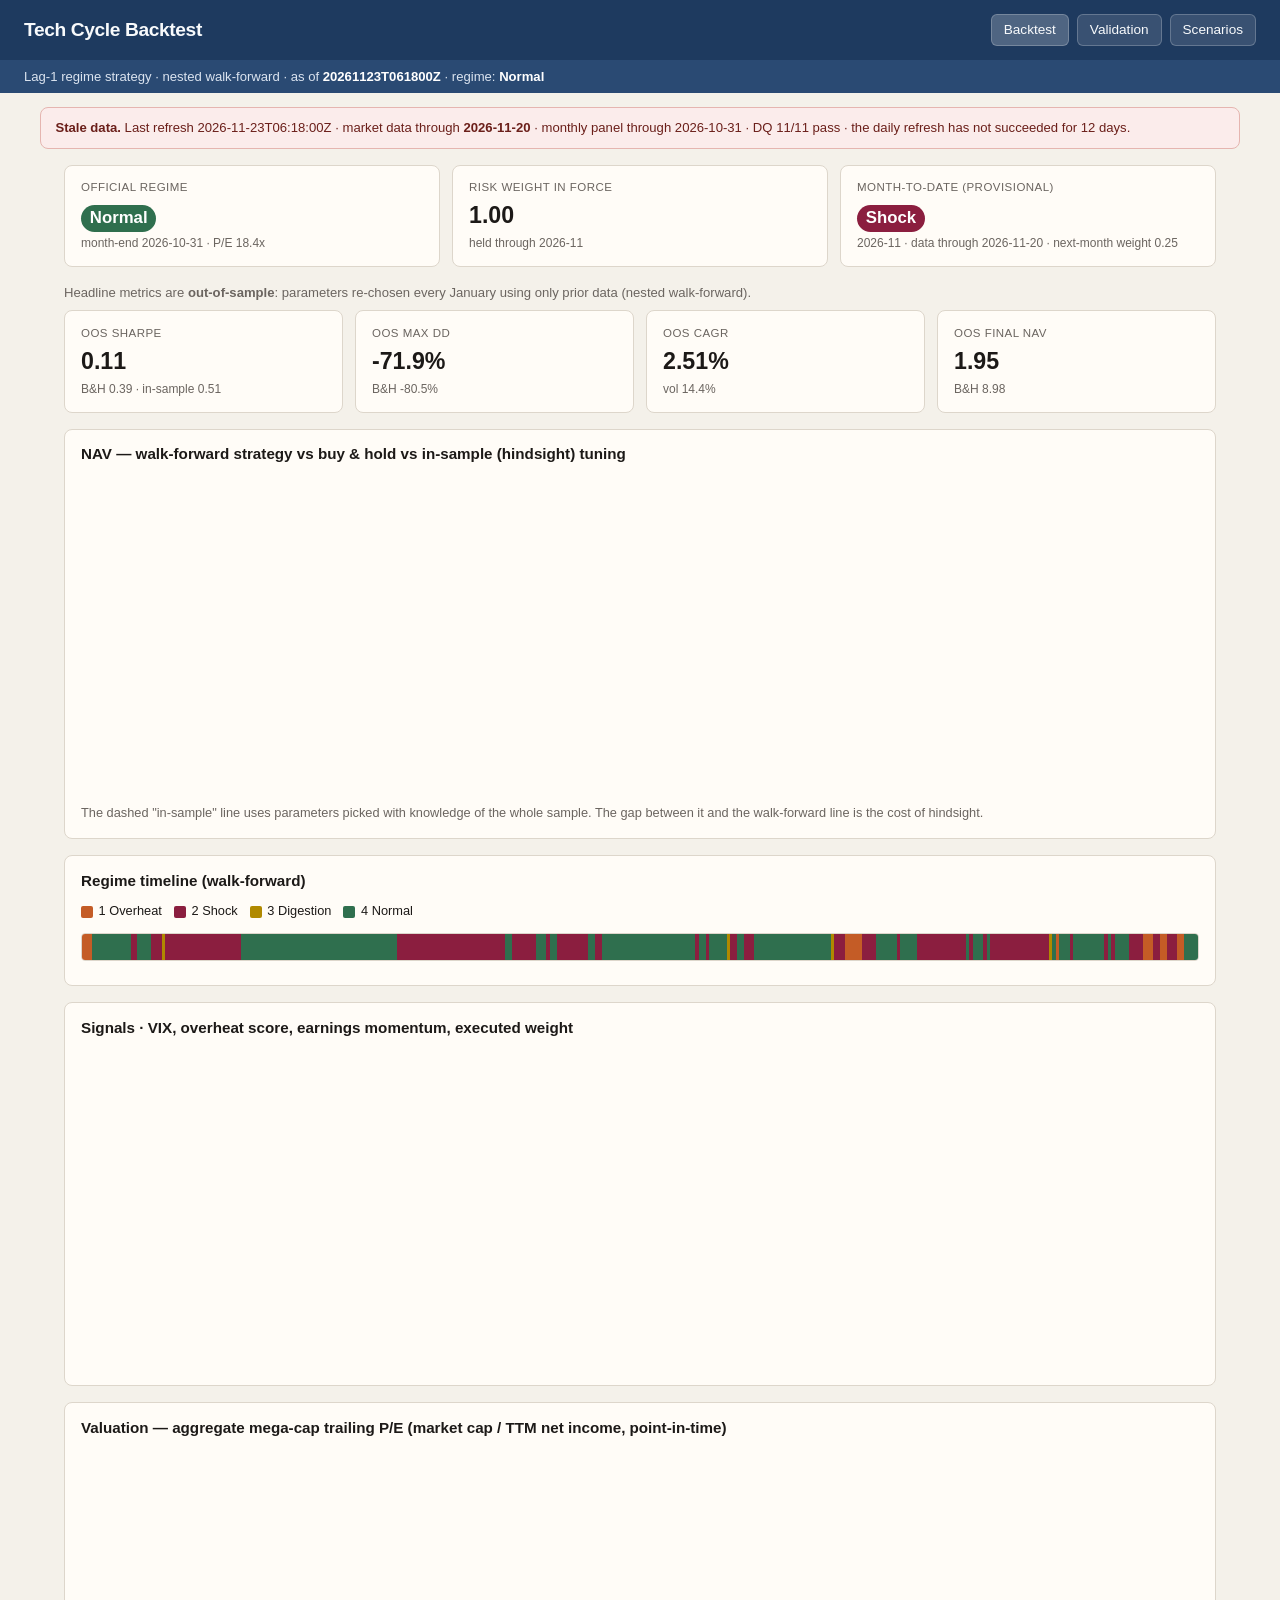
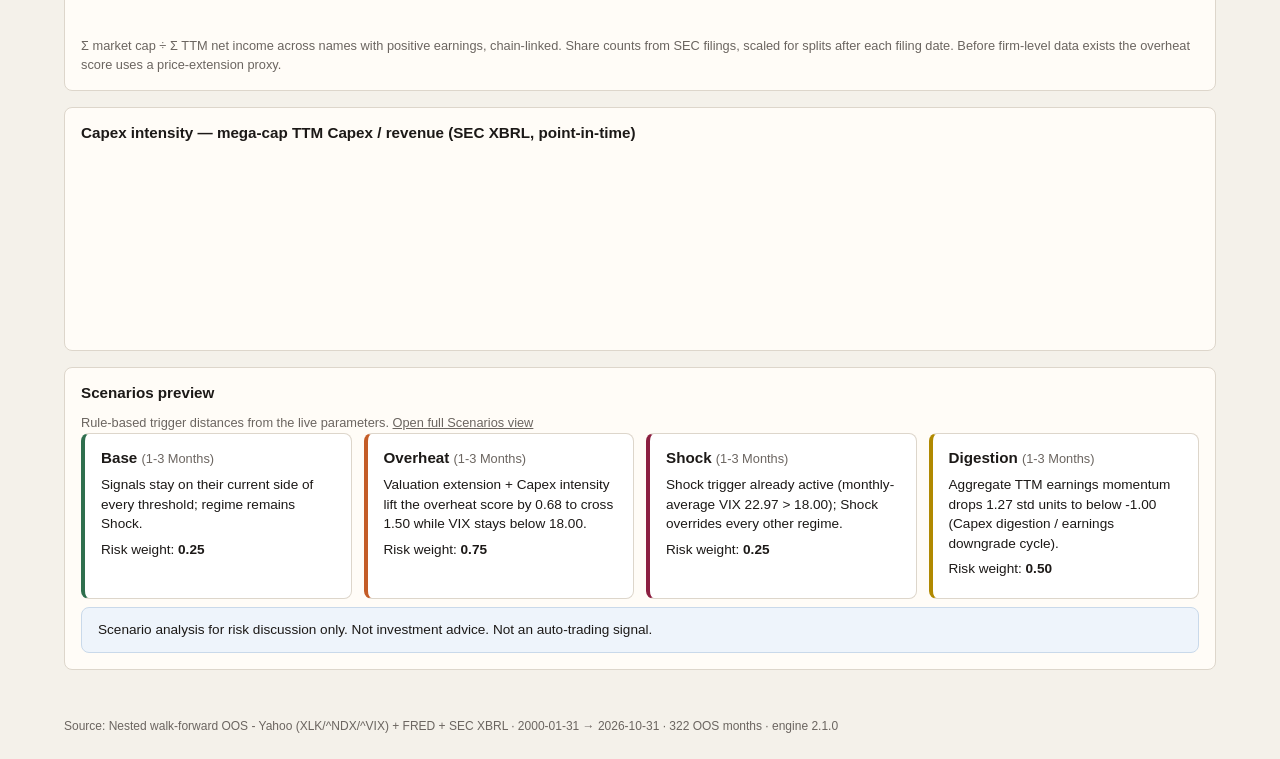
==== index.html @ b9d75347 "Use aggregate mega-cap trailing P/E as the valuation signal - SEC share counts (weighted-average bas" ====
<!DOCTYPE html>
<html lang="en">
<head>
  <meta charset="utf-8" />
  <meta name="viewport" content="width=device-width, initial-scale=1" />
  <title>Tech Cycle Backtest</title>
  <link rel="stylesheet" href="css/app.css" />
  <script src="static/chart.umd.min.js"></script>
</head>
<body>
  <header class="topbar">
    <h1>Tech Cycle Backtest</h1>
    <nav class="nav-links" aria-label="Primary">
      <a class="active" href="index.html">Backtest</a>
      <a href="validation.html">Validation</a>
      <a href="scenarios.html">Scenarios</a>
    </nav>
  </header>
  <div class="subbar" id="asof-line">Loading…</div>
  <div class="banner" id="banner">Loading data status…</div>

  <main>
    <section class="metrics posture">
      <div class="card"><div class="label">Official regime</div><div class="value" id="p-regime">—</div><div class="sub" id="p-regime-sub">—</div></div>
      <div class="card"><div class="label">Risk weight in force</div><div class="value" id="p-weight">—</div><div class="sub" id="p-weight-sub">—</div></div>
      <div class="card"><div class="label">Month-to-date (provisional)</div><div class="value" id="p-prov">—</div><div class="sub" id="p-prov-sub">—</div></div>
    </section>

    <p class="basis" id="basis">Headline metrics are <strong>out-of-sample</strong>: parameters re-chosen every January using only prior data (nested walk-forward).</p>
    <section class="metrics" id="metrics">
      <div class="card"><div class="label">OOS Sharpe</div><div class="value" id="m-sharpe">—</div><div class="sub" id="m-sharpe-sub">—</div></div>
      <div class="card"><div class="label">OOS Max DD</div><div class="value" id="m-mdd">—</div><div class="sub" id="m-mdd-sub">—</div></div>
      <div class="card"><div class="label">OOS CAGR</div><div class="value" id="m-cagr">—</div><div class="sub" id="m-cagr-sub">—</div></div>
      <div class="card"><div class="label">OOS Final NAV</div><div class="value" id="m-nav">—</div><div class="sub" id="m-bh">—</div></div>
    </section>

    <section class="panel">
      <h2>NAV — walk-forward strategy vs buy &amp; hold vs in-sample (hindsight) tuning</h2>
      <div class="chart-wrap"><canvas id="navChart"></canvas></div>
      <p class="note">The dashed "in-sample" line uses parameters picked with knowledge of the whole sample. The gap between it and the walk-forward line is the cost of hindsight.</p>
    </section>

    <section class="panel">
      <h2>Regime timeline (walk-forward)</h2>
      <div class="legend-regimes" id="regimeLegend"></div>
      <div class="regime-strip" id="regimeStrip" title="Regime over time"></div>
    </section>

    <section class="panel">
      <h2>Signals · VIX, overheat score, earnings momentum, executed weight</h2>
      <div class="chart-wrap"><canvas id="auxChart"></canvas></div>
    </section>

    <section class="panel">
      <h2>Valuation — aggregate mega-cap trailing P/E (market cap / TTM net income, point-in-time)</h2>
      <div class="chart-wrap short"><canvas id="peChart"></canvas></div>
      <p class="note">Σ market cap ÷ Σ TTM net income across names with positive earnings, chain-linked. Share counts from SEC filings, scaled for splits after each filing date. Before firm-level data exists the overheat score uses a price-extension proxy.</p>
    </section>

    <section class="panel">
      <h2>Capex intensity — mega-cap TTM Capex / revenue (SEC XBRL, point-in-time)</h2>
      <div class="chart-wrap short"><canvas id="capexChart"></canvas></div>
    </section>

    <section class="panel">
      <h2>Scenarios preview</h2>
      <p class="note">Rule-based trigger distances from the live parameters. <a href="scenarios.html">Open full Scenarios view</a></p>
      <div class="preview-grid" id="scenarioPreview"></div>
      <div class="disclaimer" id="home-disclaimer"></div>
    </section>
  </main>

  <footer id="footer">Loading…</footer>
  <script src="js/common.js"></script>
  <script src="js/backtest.js"></script>
</body>
</html>
---- css/app.css ----
:root {
  --bg: #f4f1ea;
  --panel: #fffcf7;
  --ink: #1c1917;
  --muted: #6b6560;
  --line: #ddd6cb;
  --accent: #2f6f4e;
  --nav: #1e3a5f;
  --nav-sub: #2a4a73;
  --warn: #c45c26;
  --shock: #8b1e3f;
  --gold: #b08900;
}

* { box-sizing: border-box; }

body {
  margin: 0;
  font-family: "IBM Plex Sans", "Segoe UI", sans-serif;
  background: var(--bg);
  color: var(--ink);
  line-height: 1.45;
}

a { color: inherit; }

.topbar {
  background: var(--nav);
  color: #f8fafc;
  padding: 0.85rem 1.5rem;
  display: flex;
  flex-wrap: wrap;
  align-items: center;
  justify-content: space-between;
  gap: 0.75rem;
}

.topbar h1 {
  margin: 0;
  font-size: 1.2rem;
  font-weight: 650;
  letter-spacing: -0.02em;
}

.nav-links {
  display: flex;
  gap: 0.5rem;
}

.nav-links a {
  text-decoration: none;
  background: rgba(255, 255, 255, 0.12);
  border: 1px solid rgba(255, 255, 255, 0.22);
  padding: 0.35rem 0.75rem;
  border-radius: 6px;
  font-size: 0.85rem;
}

.nav-links a.active,
.nav-links a:hover {
  background: rgba(255, 255, 255, 0.22);
}

.subbar {
  background: var(--nav-sub);
  color: #dbe4f0;
  padding: 0.45rem 1.5rem;
  font-size: 0.82rem;
}

.subbar strong { color: #fff; }

.banner {
  margin: 0.85rem 1.5rem 0;
  max-width: 1200px;
  margin-left: auto;
  margin-right: auto;
  background: #fff7e8;
  border: 1px solid #e8d4a8;
  color: #5c4a22;
  border-radius: 8px;
  padding: 0.65rem 0.9rem;
  font-size: 0.82rem;
}

main {
  padding: 1rem 1.5rem 2rem;
  max-width: 1200px;
  margin: 0 auto;
}

.metrics {
  display: grid;
  grid-template-columns: repeat(auto-fit, minmax(140px, 1fr));
  gap: 0.75rem;
  margin-bottom: 1rem;
}

.card {
  background: var(--panel);
  border: 1px solid var(--line);
  border-radius: 8px;
  padding: 0.85rem 1rem;
}

.card .label {
  font-size: 0.72rem;
  text-transform: uppercase;
  letter-spacing: 0.04em;
  color: var(--muted);
}

.card .value {
  font-size: 1.45rem;
  font-weight: 650;
  font-variant-numeric: tabular-nums;
  margin-top: 0.2rem;
}

.card .sub {
  font-size: 0.75rem;
  color: var(--muted);
  margin-top: 0.15rem;
}

.panel {
  background: var(--panel);
  border: 1px solid var(--line);
  border-radius: 8px;
  padding: 0.85rem 1rem 1rem;
  margin-bottom: 1rem;
}

.panel h2 {
  margin: 0 0 0.65rem;
  font-size: 0.95rem;
  font-weight: 600;
}

.chart-wrap { position: relative; height: 320px; }
.chart-wrap.short { height: 180px; }

.legend-regimes {
  display: flex;
  flex-wrap: wrap;
  gap: 0.75rem;
  margin: 0.35rem 0 0.75rem;
  font-size: 0.8rem;
}

.legend-regimes span {
  display: inline-flex;
  align-items: center;
  gap: 0.35rem;
}

.swatch {
  width: 12px;
  height: 12px;
  border-radius: 2px;
  display: inline-block;
}

.regime-strip {
  height: 28px;
  width: 100%;
  display: flex;
  border-radius: 4px;
  overflow: hidden;
  border: 1px solid var(--line);
  margin-bottom: 0.5rem;
}

.regime-strip div { height: 100%; min-width: 1px; }

.preview-grid {
  display: grid;
  grid-template-columns: repeat(auto-fit, minmax(220px, 1fr));
  gap: 0.75rem;
}

.scenario-card {
  border: 1px solid var(--line);
  border-radius: 8px;
  padding: 0.85rem 1rem;
  background: #fff;
}

.scenario-card.base { border-left: 4px solid var(--accent); }
.scenario-card.overheat { border-left: 4px solid var(--warn); }
.scenario-card.shock { border-left: 4px solid var(--shock); }

.scenario-card h3 {
  margin: 0 0 0.35rem;
  font-size: 0.95rem;
  text-transform: capitalize;
}

.scenario-card p {
  margin: 0.35rem 0;
  font-size: 0.85rem;
  color: var(--ink);
}

.scenario-card ul {
  margin: 0.35rem 0 0;
  padding-left: 1.1rem;
  font-size: 0.8rem;
  color: var(--muted);
}

.weight {
  font-weight: 650;
  font-variant-numeric: tabular-nums;
}

.interp {
  background: #eef4fb;
  border: 1px solid #c9d9ea;
  border-radius: 8px;
  padding: 0.85rem 1rem;
  margin-bottom: 1rem;
  font-size: 0.9rem;
}

.disclaimer {
  background: #eef4fb;
  border: 1px solid #c9d9ea;
  border-radius: 8px;
  padding: 0.75rem 1rem;
  font-size: 0.85rem;
  margin-top: 0.5rem;
}

footer {
  padding: 0 1.5rem 1.5rem;
  color: var(--muted);
  font-size: 0.75rem;
  max-width: 1200px;
  margin: 0 auto;
}

code {
  font-size: 0.85em;
  background: #ebe6dc;
  padding: 0.1em 0.3em;
  border-radius: 3px;
}

@media (max-width: 640px) {
  .topbar, .subbar, main, footer, .banner { padding-left: 1rem; padding-right: 1rem; }
  .chart-wrap { height: 260px; }
}

/* ---- v2 additions: live banner, badges, tables, heatmap ---- */
.banner.live { background: #ecf5ef; border-color: #b9d8c4; color: #1f4a33; }
.banner.stale { background: #fbeceb; border-color: #e5b5b0; color: #6b1f1a; }

.basis { margin: 0 0 0.5rem; font-size: 0.82rem; color: var(--muted); }
.note { margin: 0.5rem 0 0; font-size: 0.8rem; color: var(--muted); }
.muted { color: var(--muted); }
.small { font-size: 0.8rem; font-weight: 500; }

.badge {
  display: inline-block;
  padding: 0.1rem 0.55rem;
  border-radius: 999px;
  font-size: 1.05rem;
  color: #fff;
}
.badge.r1 { background: #c45c26; }
.badge.r2 { background: #8b1e3f; }
.badge.r3 { background: #b08900; }
.badge.r4 { background: #2f6f4e; }

.scenario-card.digestion { border-left: 4px solid var(--gold); }

.table-wrap { overflow-x: auto; margin-bottom: 0.5rem; }
table { border-collapse: collapse; width: 100%; font-size: 0.82rem; font-variant-numeric: tabular-nums; }
th, td { padding: 0.35rem 0.55rem; border-bottom: 1px solid var(--line); text-align: right; white-space: nowrap; }
th:first-child, td:first-child { text-align: left; }
thead th { color: var(--muted); font-weight: 600; font-size: 0.75rem; text-transform: uppercase; letter-spacing: 0.03em; }
table.heat td { text-align: center; }
table.heat th { text-align: center; }

.dq { font-weight: 650; font-size: 0.75rem; padding: 0.05rem 0.4rem; border-radius: 4px; }
.dq.PASS { background: #e3f1e8; color: #1f4a33; }
.dq.WARN { background: #fff1d6; color: #6b4e00; }
.dq.FAIL { background: #f8dcd9; color: #7a1f17; }
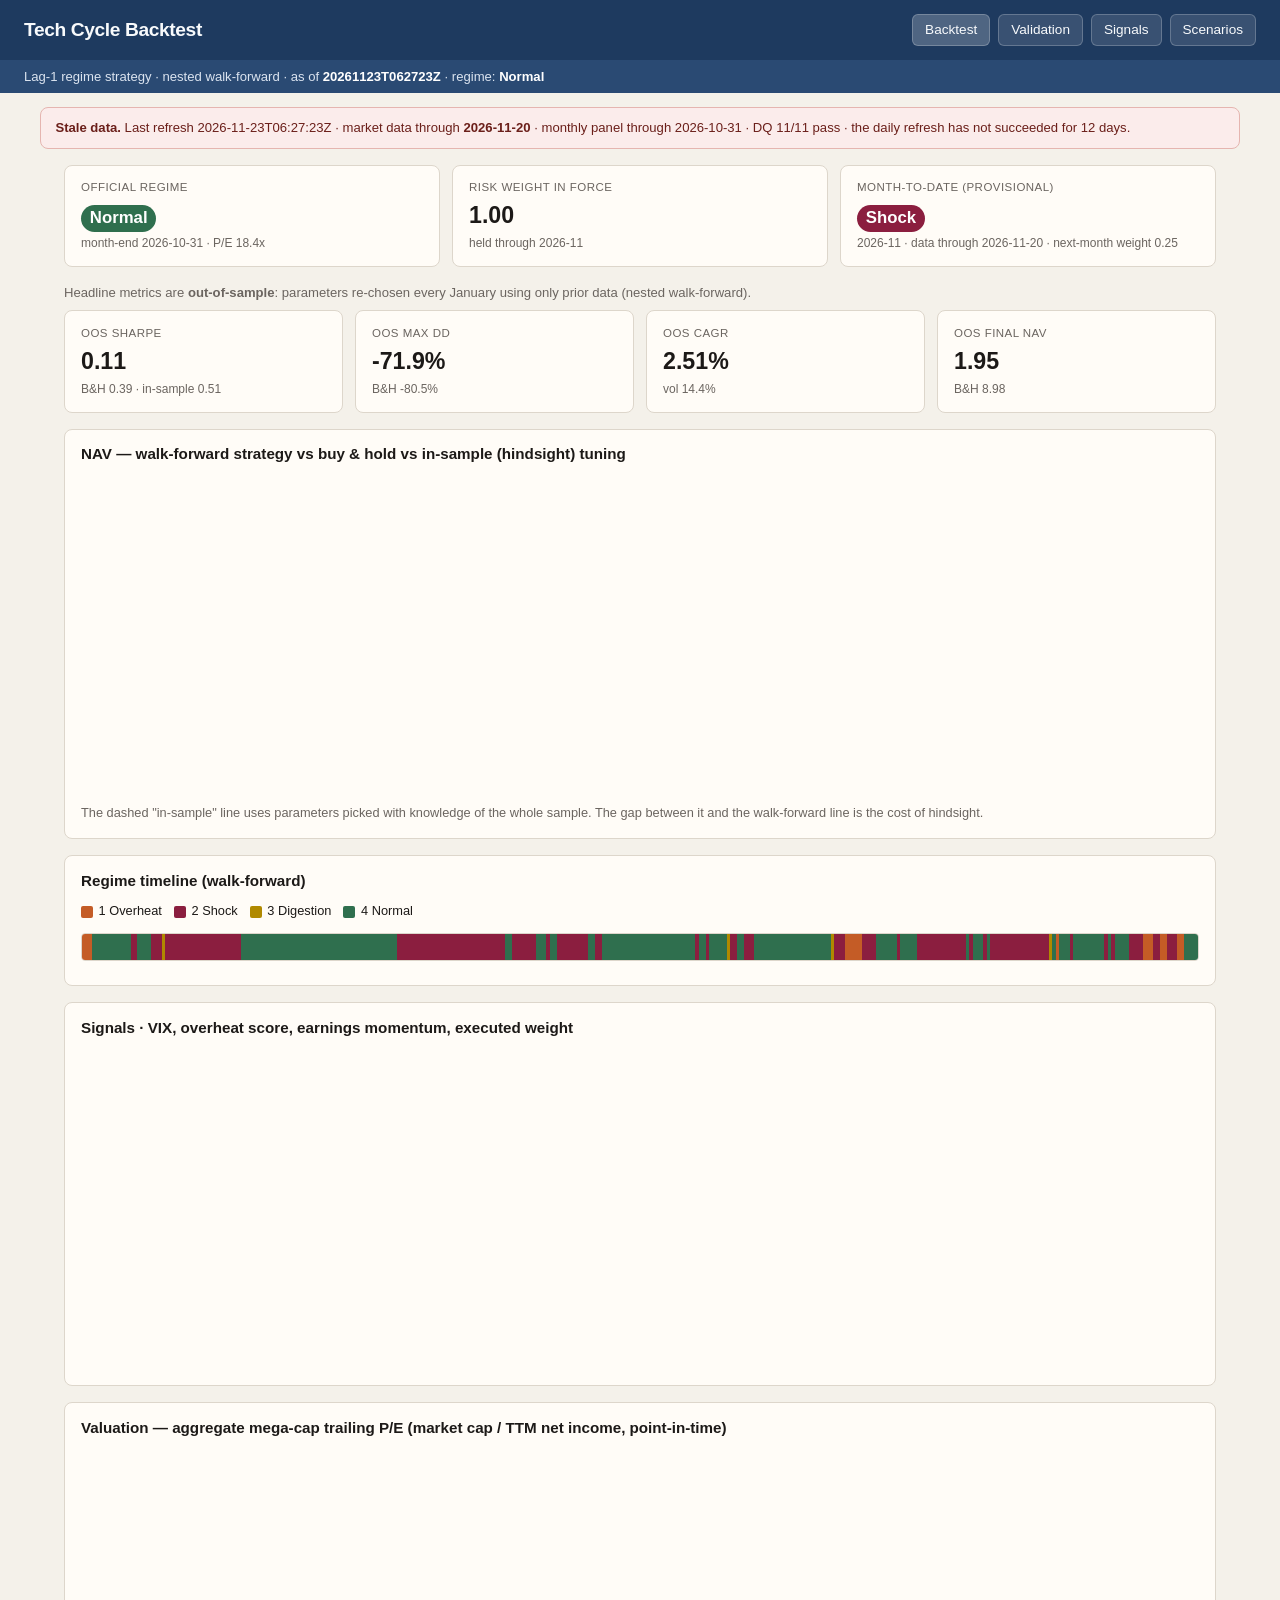
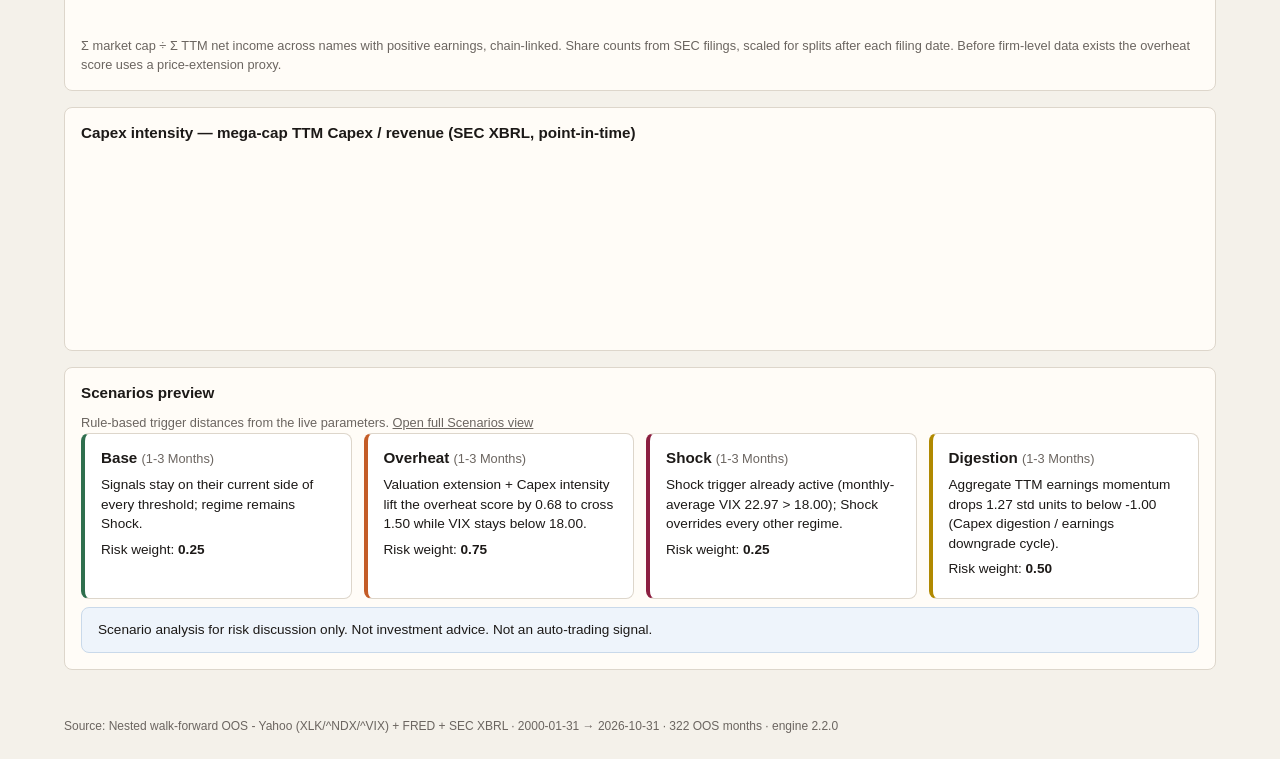
==== commit d4d7d70d: "Add stand-alone signal tests and Signals page - engine/tcd/signal_study.py: per-signal forward exces" ====
--- a/index.html
+++ b/index.html
@@ -13,6 +13,7 @@
     <nav class="nav-links" aria-label="Primary">
       <a class="active" href="index.html">Backtest</a>
       <a href="validation.html">Validation</a>
+      <a href="signals.html">Signals</a>
       <a href="scenarios.html">Scenarios</a>
     </nav>
   </header>
--- a/css/app.css
+++ b/css/app.css
@@ -287,3 +287,9 @@
 .dq.PASS { background: #e3f1e8; color: #1f4a33; }
 .dq.WARN { background: #fff1d6; color: #6b4e00; }
 .dq.FAIL { background: #f8dcd9; color: #7a1f17; }
+
+.picker { display: inline-flex; gap: 0.5rem; align-items: center; font-size: 0.85rem; margin-bottom: 0.5rem; }
+.picker select { font: inherit; padding: 0.2rem 0.4rem; border: 1px solid var(--line); border-radius: 6px; background: #fff; }
+.note, .interp { overflow-wrap: anywhere; }
+.picker { max-width: 100%; flex-wrap: wrap; }
+.picker select { max-width: 100%; }
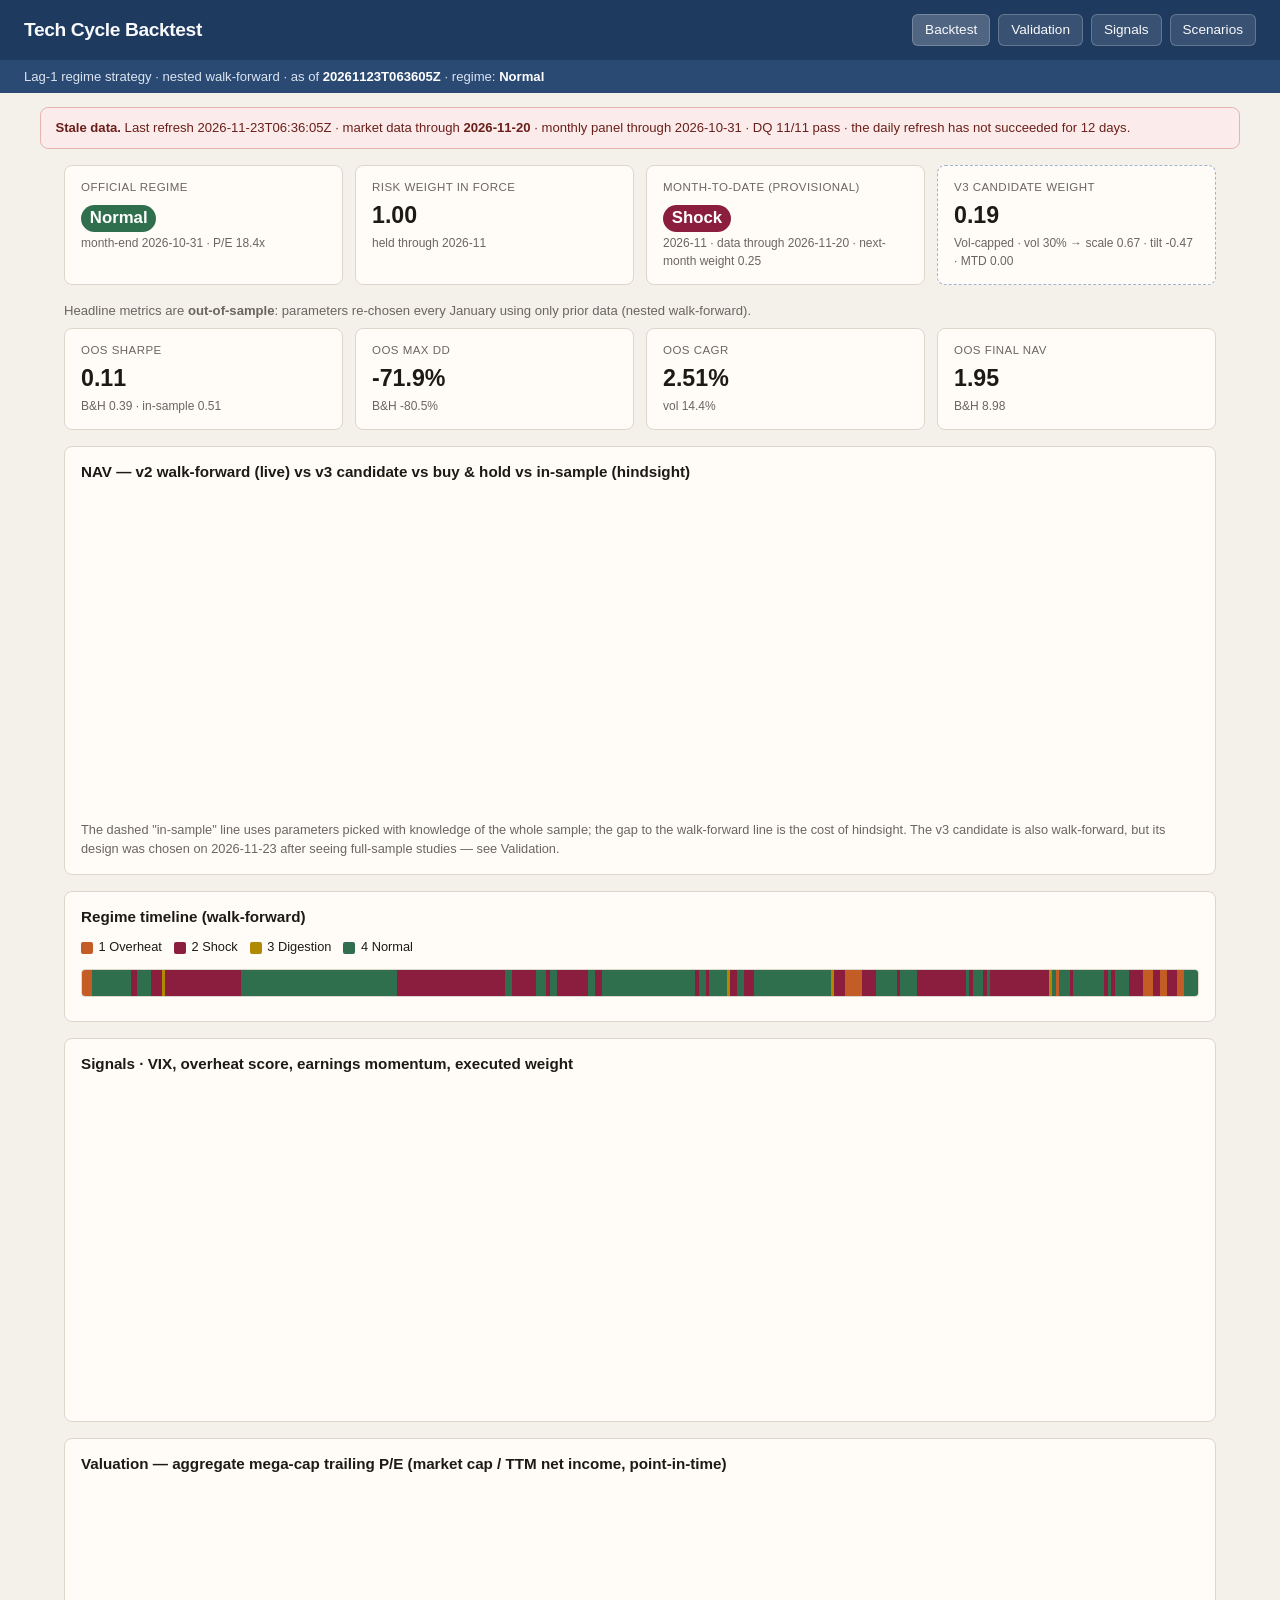
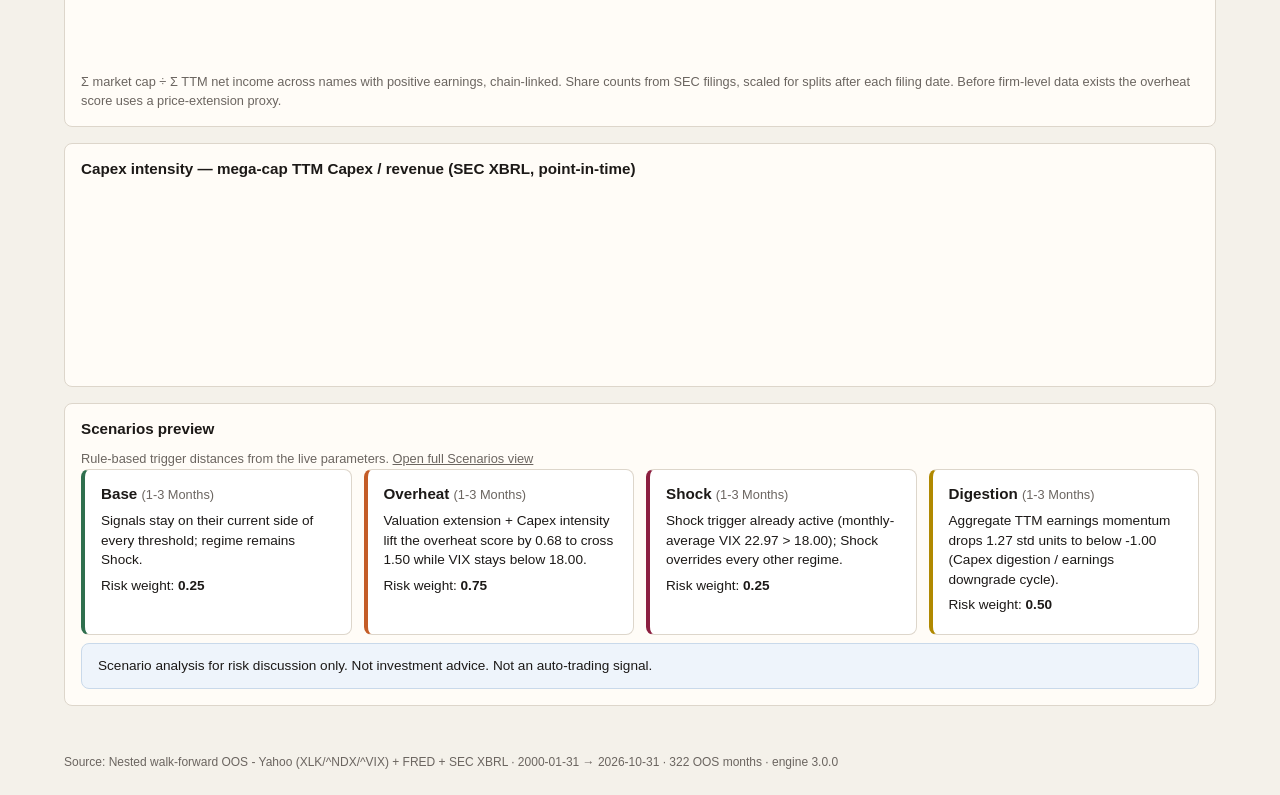
==== commit e2cb2914: "Add v3 candidate model: separate tilts and volatility targeting - engine/tcd/model_tilt.py: continuo" ====
--- a/index.html
+++ b/index.html
@@ -25,6 +25,7 @@
       <div class="card"><div class="label">Official regime</div><div class="value" id="p-regime">—</div><div class="sub" id="p-regime-sub">—</div></div>
       <div class="card"><div class="label">Risk weight in force</div><div class="value" id="p-weight">—</div><div class="sub" id="p-weight-sub">—</div></div>
       <div class="card"><div class="label">Month-to-date (provisional)</div><div class="value" id="p-prov">—</div><div class="sub" id="p-prov-sub">—</div></div>
+      <div class="card candidate"><div class="label">v3 candidate weight</div><div class="value" id="p-v3">—</div><div class="sub" id="p-v3-sub">—</div></div>
     </section>
 
     <p class="basis" id="basis">Headline metrics are <strong>out-of-sample</strong>: parameters re-chosen every January using only prior data (nested walk-forward).</p>
@@ -36,9 +37,9 @@
     </section>
 
     <section class="panel">
-      <h2>NAV — walk-forward strategy vs buy &amp; hold vs in-sample (hindsight) tuning</h2>
+      <h2>NAV — v2 walk-forward (live) vs v3 candidate vs buy &amp; hold vs in-sample (hindsight)</h2>
       <div class="chart-wrap"><canvas id="navChart"></canvas></div>
-      <p class="note">The dashed "in-sample" line uses parameters picked with knowledge of the whole sample. The gap between it and the walk-forward line is the cost of hindsight.</p>
+      <p class="note">The dashed "in-sample" line uses parameters picked with knowledge of the whole sample; the gap to the walk-forward line is the cost of hindsight. The v3 candidate is also walk-forward, but its design was chosen on 2026-11-23 after seeing full-sample studies — see Validation.</p>
     </section>
 
     <section class="panel">
--- a/css/app.css
+++ b/css/app.css
@@ -293,3 +293,11 @@
 .note, .interp { overflow-wrap: anywhere; }
 .picker { max-width: 100%; flex-wrap: wrap; }
 .picker select { max-width: 100%; }
+.model-pick { display: flex; flex-wrap: wrap; gap: 0.4rem; align-items: center; margin: 0 0 0.75rem; }
+.model-pick button {
+  font: inherit; font-size: 0.82rem; padding: 0.3rem 0.75rem; border-radius: 6px;
+  border: 1px solid var(--line); background: var(--panel); color: var(--ink); cursor: pointer;
+}
+.model-pick button.active { background: var(--nav); color: #fff; border-color: var(--nav); }
+.model-pick button:disabled { opacity: 0.4; cursor: not-allowed; }
+.card.candidate { border-style: dashed; border-color: #9fb3cc; }
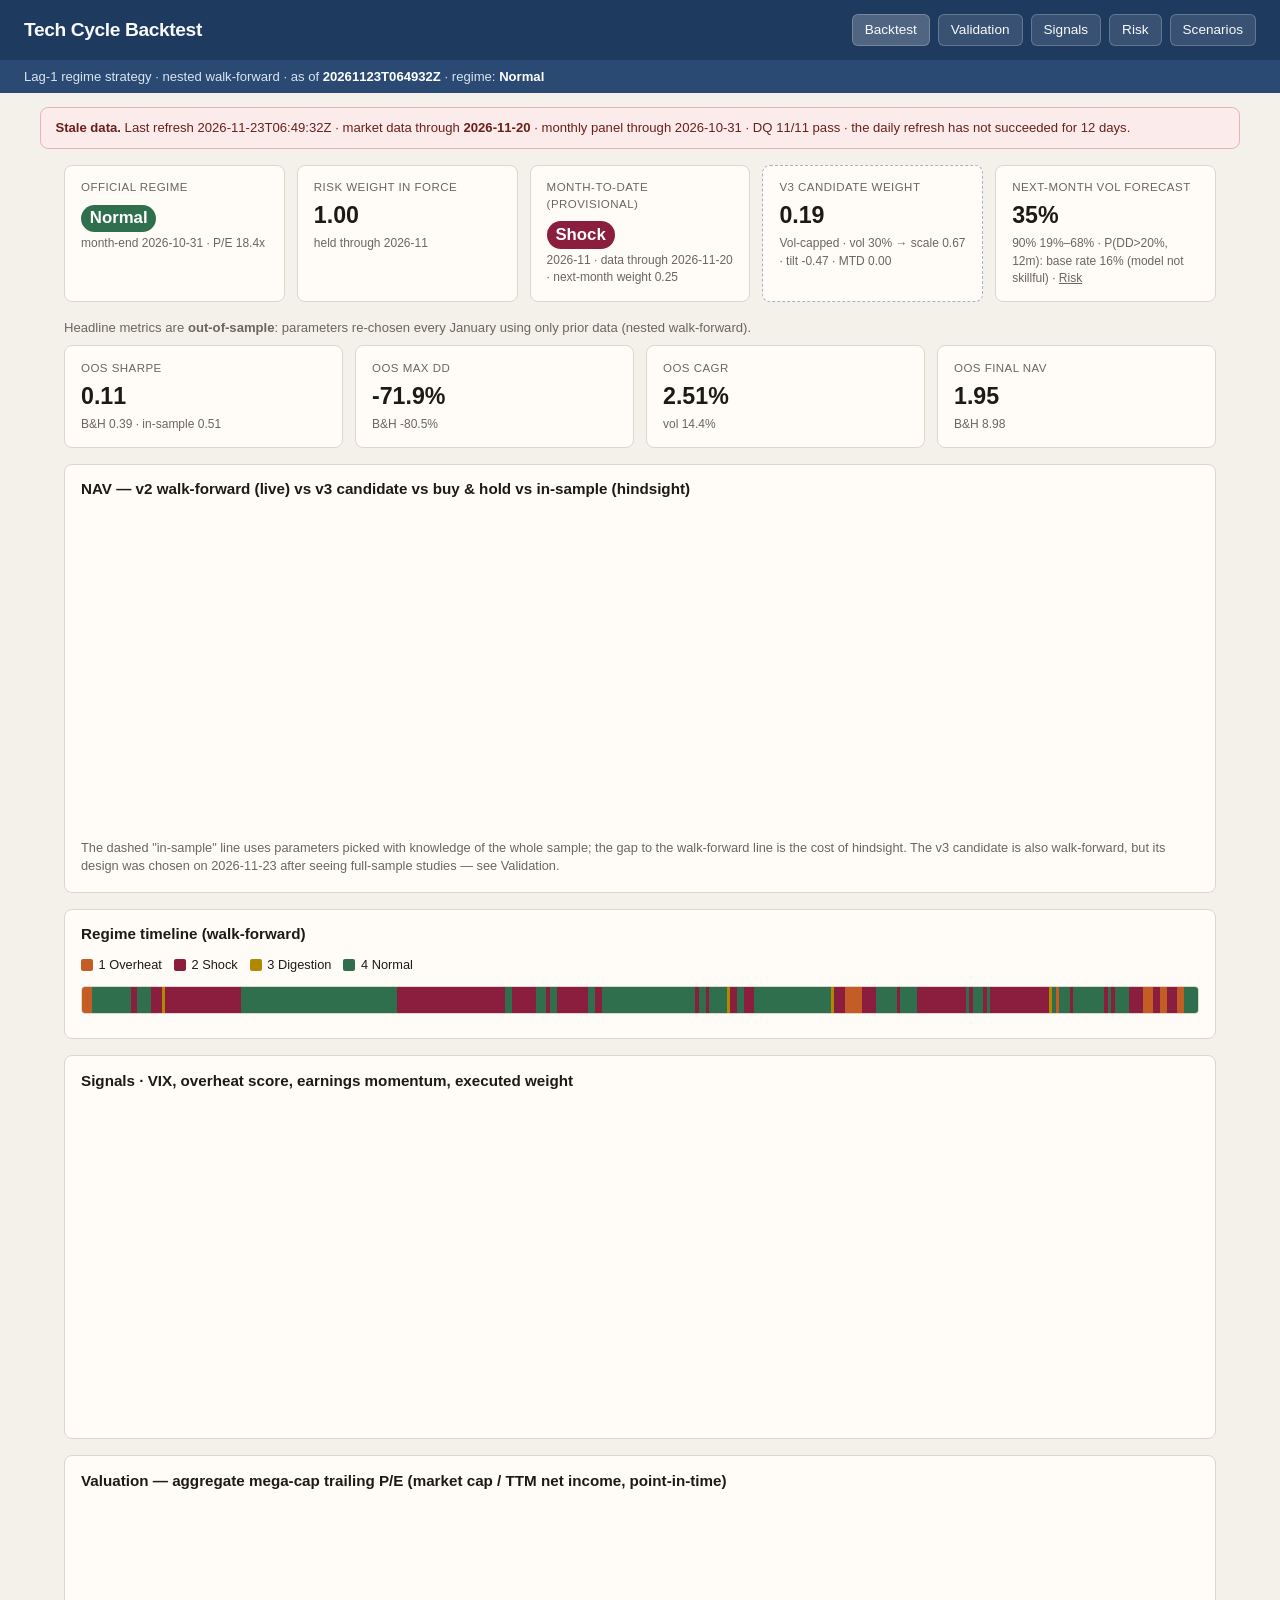
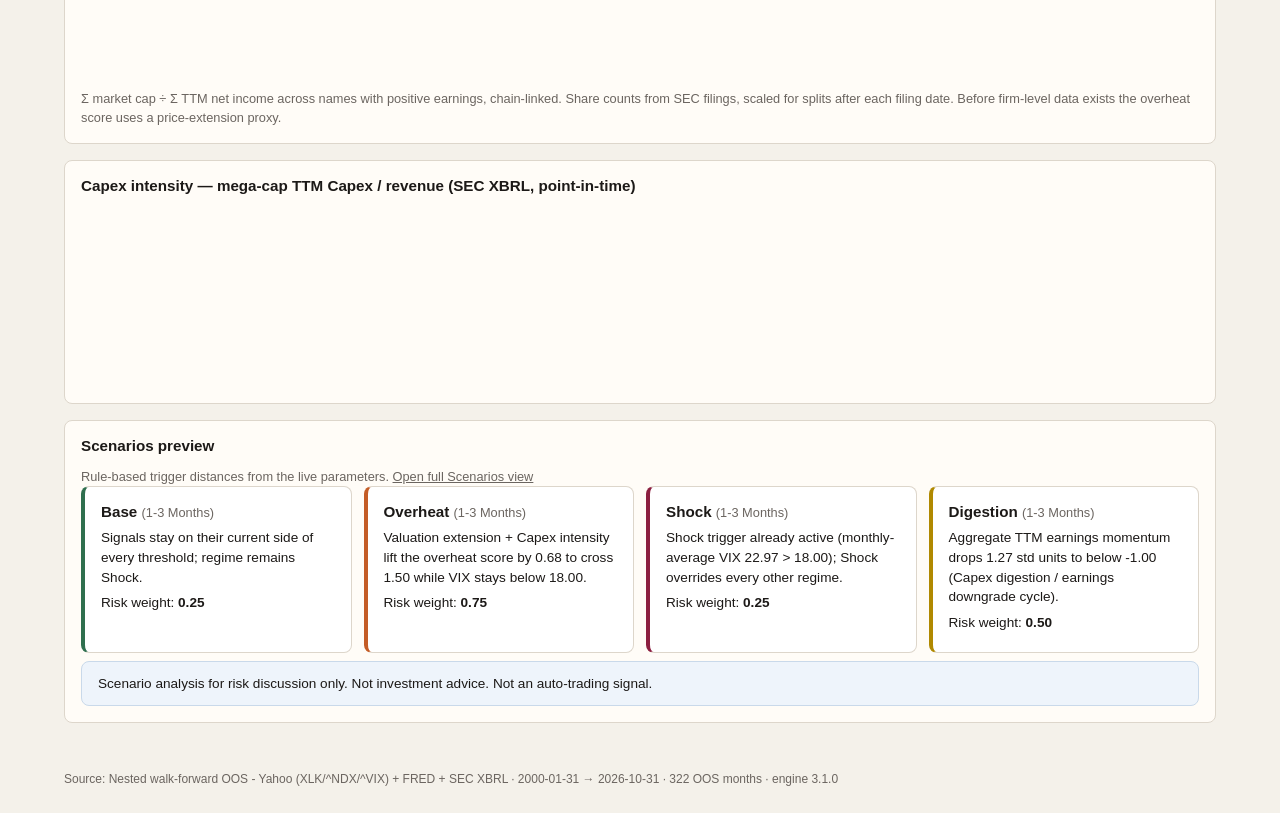
==== commit 4c21b6f7: "Add walk-forward drawdown-probability model and volatility forecast - engine/tcd/risk_model.py: L2 l" ====
--- a/index.html
+++ b/index.html
@@ -14,6 +14,7 @@
       <a class="active" href="index.html">Backtest</a>
       <a href="validation.html">Validation</a>
       <a href="signals.html">Signals</a>
+      <a href="risk.html">Risk</a>
       <a href="scenarios.html">Scenarios</a>
     </nav>
   </header>
@@ -26,6 +27,7 @@
       <div class="card"><div class="label">Risk weight in force</div><div class="value" id="p-weight">—</div><div class="sub" id="p-weight-sub">—</div></div>
       <div class="card"><div class="label">Month-to-date (provisional)</div><div class="value" id="p-prov">—</div><div class="sub" id="p-prov-sub">—</div></div>
       <div class="card candidate"><div class="label">v3 candidate weight</div><div class="value" id="p-v3">—</div><div class="sub" id="p-v3-sub">—</div></div>
+      <div class="card"><div class="label">Next-month vol forecast</div><div class="value" id="p-vol">—</div><div class="sub" id="p-vol-sub">—</div></div>
     </section>
 
     <p class="basis" id="basis">Headline metrics are <strong>out-of-sample</strong>: parameters re-chosen every January using only prior data (nested walk-forward).</p>
--- a/css/app.css
+++ b/css/app.css
@@ -301,3 +301,7 @@
 .model-pick button.active { background: var(--nav); color: #fff; border-color: var(--nav); }
 .model-pick button:disabled { opacity: 0.4; cursor: not-allowed; }
 .card.candidate { border-style: dashed; border-color: #9fb3cc; }
+.nav-links { flex-wrap: wrap; }
+@media (max-width: 640px) {
+  .nav-links a { padding: 0.3rem 0.55rem; font-size: 0.8rem; }
+}
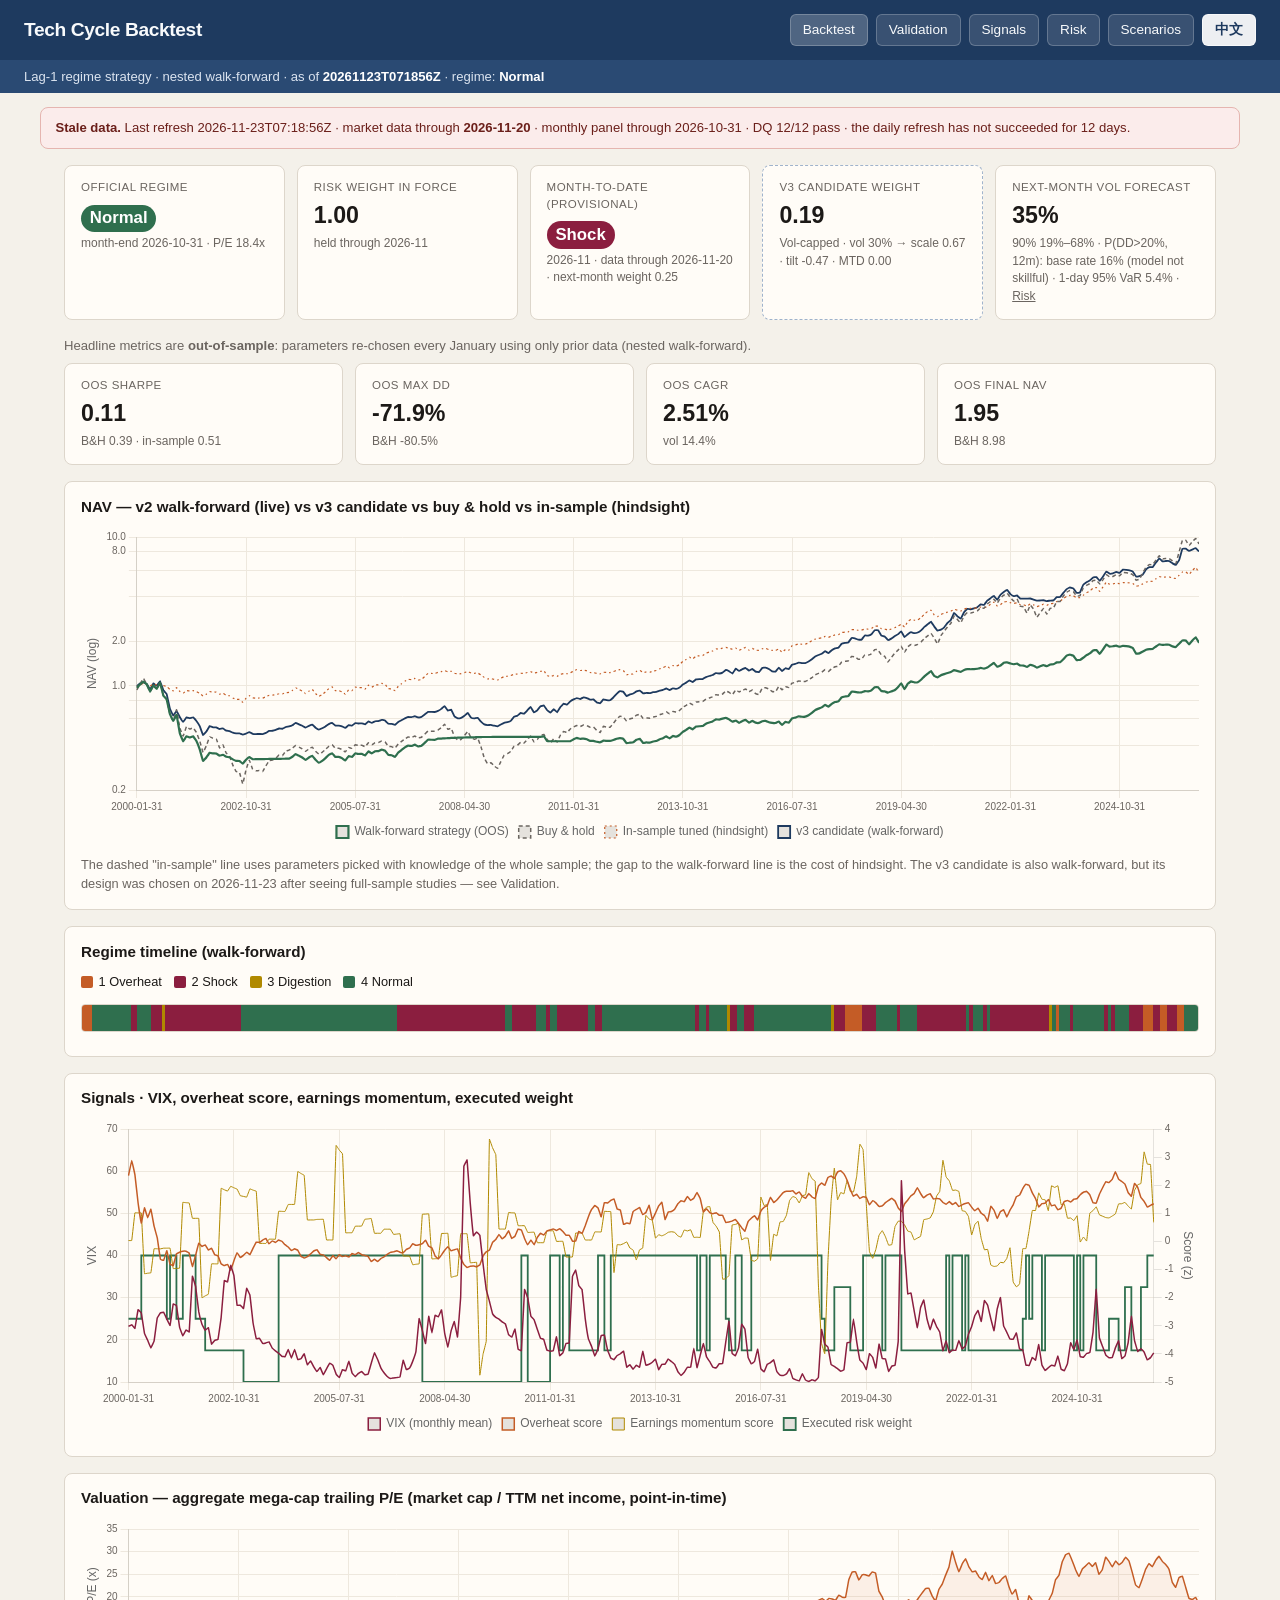
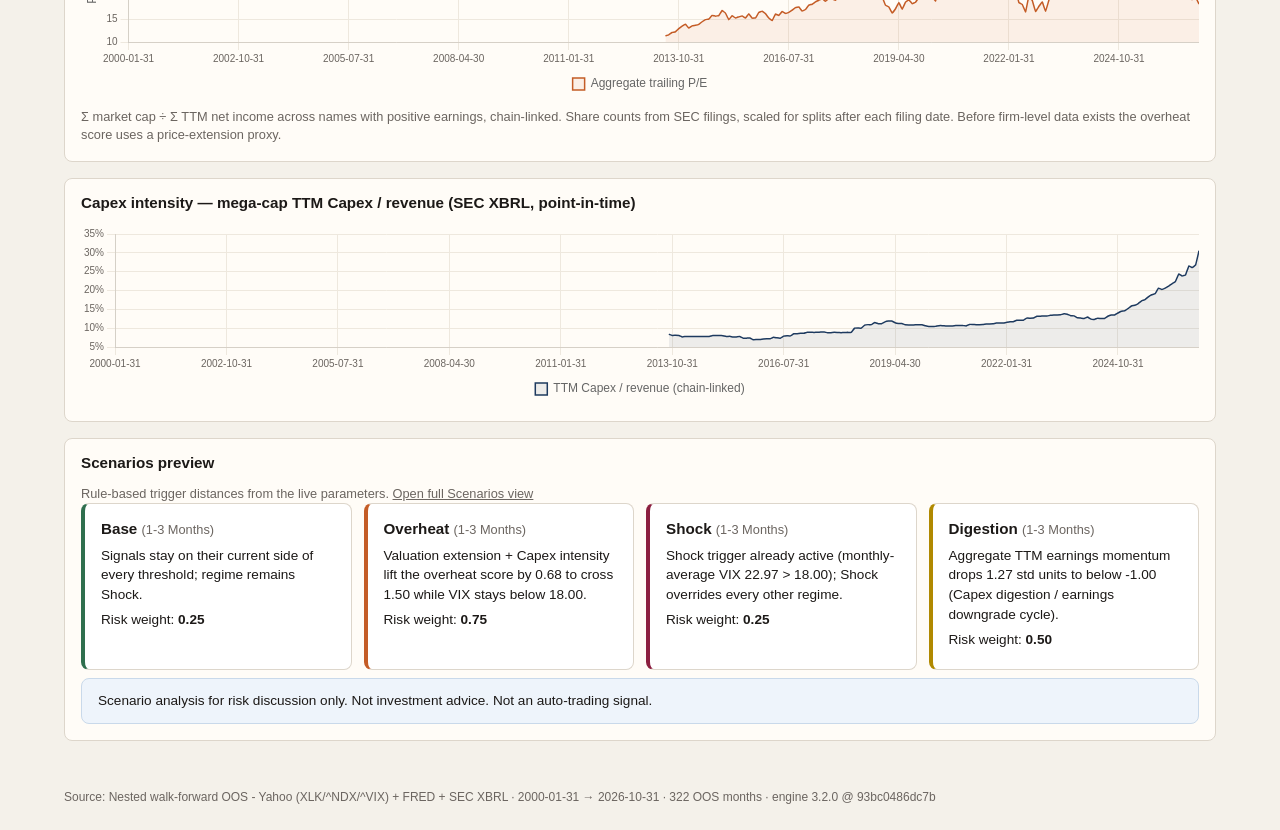
==== commit 39379f9f: "Add Traditional Chinese (zh-TW) locale to the dashboard - js/i18n.js: language detection (?lang= > s" ====
--- a/index.html
+++ b/index.html
@@ -7,74 +7,75 @@
   <link rel="stylesheet" href="css/app.css" />
   <script src="static/chart.umd.min.js"></script>
 </head>
-<body>
+<body data-i18n-title="index.title">
   <header class="topbar">
-    <h1>Tech Cycle Backtest</h1>
+    <h1 data-i18n="index.title">Tech Cycle Backtest</h1>
     <nav class="nav-links" aria-label="Primary">
-      <a class="active" href="index.html">Backtest</a>
-      <a href="validation.html">Validation</a>
-      <a href="signals.html">Signals</a>
-      <a href="risk.html">Risk</a>
-      <a href="scenarios.html">Scenarios</a>
+      <a class="active" href="index.html" data-i18n="nav.backtest">Backtest</a>
+      <a href="validation.html" data-i18n="nav.validation">Validation</a>
+      <a href="signals.html" data-i18n="nav.signals">Signals</a>
+      <a href="risk.html" data-i18n="nav.risk">Risk</a>
+      <a href="scenarios.html" data-i18n="nav.scenarios">Scenarios</a>
     </nav>
   </header>
-  <div class="subbar" id="asof-line">Loading…</div>
-  <div class="banner" id="banner">Loading data status…</div>
+  <div class="subbar" id="asof-line" data-i18n="common.loading">Loading…</div>
+  <div class="banner" id="banner" data-i18n="common.loadingStatus">Loading data status…</div>
 
   <main>
     <section class="metrics posture">
-      <div class="card"><div class="label">Official regime</div><div class="value" id="p-regime">—</div><div class="sub" id="p-regime-sub">—</div></div>
-      <div class="card"><div class="label">Risk weight in force</div><div class="value" id="p-weight">—</div><div class="sub" id="p-weight-sub">—</div></div>
-      <div class="card"><div class="label">Month-to-date (provisional)</div><div class="value" id="p-prov">—</div><div class="sub" id="p-prov-sub">—</div></div>
-      <div class="card candidate"><div class="label">v3 candidate weight</div><div class="value" id="p-v3">—</div><div class="sub" id="p-v3-sub">—</div></div>
-      <div class="card"><div class="label">Next-month vol forecast</div><div class="value" id="p-vol">—</div><div class="sub" id="p-vol-sub">—</div></div>
+      <div class="card"><div class="label" data-i18n="index.card.regime">Official regime</div><div class="value" id="p-regime">—</div><div class="sub" id="p-regime-sub">—</div></div>
+      <div class="card"><div class="label" data-i18n="index.card.weight">Risk weight in force</div><div class="value" id="p-weight">—</div><div class="sub" id="p-weight-sub">—</div></div>
+      <div class="card"><div class="label" data-i18n="index.card.prov">Month-to-date (provisional)</div><div class="value" id="p-prov">—</div><div class="sub" id="p-prov-sub">—</div></div>
+      <div class="card candidate"><div class="label" data-i18n="index.card.v3">v3 candidate weight</div><div class="value" id="p-v3">—</div><div class="sub" id="p-v3-sub">—</div></div>
+      <div class="card"><div class="label" data-i18n="index.card.vol">Next-month vol forecast</div><div class="value" id="p-vol">—</div><div class="sub" id="p-vol-sub">—</div></div>
     </section>
 
-    <p class="basis" id="basis">Headline metrics are <strong>out-of-sample</strong>: parameters re-chosen every January using only prior data (nested walk-forward).</p>
+    <p class="basis" id="basis" data-i18n-html="index.basis"></p>
     <section class="metrics" id="metrics">
-      <div class="card"><div class="label">OOS Sharpe</div><div class="value" id="m-sharpe">—</div><div class="sub" id="m-sharpe-sub">—</div></div>
-      <div class="card"><div class="label">OOS Max DD</div><div class="value" id="m-mdd">—</div><div class="sub" id="m-mdd-sub">—</div></div>
-      <div class="card"><div class="label">OOS CAGR</div><div class="value" id="m-cagr">—</div><div class="sub" id="m-cagr-sub">—</div></div>
-      <div class="card"><div class="label">OOS Final NAV</div><div class="value" id="m-nav">—</div><div class="sub" id="m-bh">—</div></div>
+      <div class="card"><div class="label" data-i18n="index.m.sharpe">OOS Sharpe</div><div class="value" id="m-sharpe">—</div><div class="sub" id="m-sharpe-sub">—</div></div>
+      <div class="card"><div class="label" data-i18n="index.m.mdd">OOS Max DD</div><div class="value" id="m-mdd">—</div><div class="sub" id="m-mdd-sub">—</div></div>
+      <div class="card"><div class="label" data-i18n="index.m.cagr">OOS CAGR</div><div class="value" id="m-cagr">—</div><div class="sub" id="m-cagr-sub">—</div></div>
+      <div class="card"><div class="label" data-i18n="index.m.nav">OOS Final NAV</div><div class="value" id="m-nav">—</div><div class="sub" id="m-bh">—</div></div>
     </section>
 
     <section class="panel">
-      <h2>NAV — v2 walk-forward (live) vs v3 candidate vs buy &amp; hold vs in-sample (hindsight)</h2>
+      <h2 data-i18n-html="index.nav.h2"></h2>
       <div class="chart-wrap"><canvas id="navChart"></canvas></div>
-      <p class="note">The dashed "in-sample" line uses parameters picked with knowledge of the whole sample; the gap to the walk-forward line is the cost of hindsight. The v3 candidate is also walk-forward, but its design was chosen on 2026-11-23 after seeing full-sample studies — see Validation.</p>
+      <p class="note" data-i18n="index.nav.note"></p>
     </section>
 
     <section class="panel">
-      <h2>Regime timeline (walk-forward)</h2>
+      <h2 data-i18n="index.regime.h2">Regime timeline (walk-forward)</h2>
       <div class="legend-regimes" id="regimeLegend"></div>
-      <div class="regime-strip" id="regimeStrip" title="Regime over time"></div>
+      <div class="regime-strip" id="regimeStrip" data-i18n-title="index.regime.title"></div>
     </section>
 
     <section class="panel">
-      <h2>Signals · VIX, overheat score, earnings momentum, executed weight</h2>
+      <h2 data-i18n="index.aux.h2"></h2>
       <div class="chart-wrap"><canvas id="auxChart"></canvas></div>
     </section>
 
     <section class="panel">
-      <h2>Valuation — aggregate mega-cap trailing P/E (market cap / TTM net income, point-in-time)</h2>
+      <h2 data-i18n="index.pe.h2"></h2>
       <div class="chart-wrap short"><canvas id="peChart"></canvas></div>
-      <p class="note">Σ market cap ÷ Σ TTM net income across names with positive earnings, chain-linked. Share counts from SEC filings, scaled for splits after each filing date. Before firm-level data exists the overheat score uses a price-extension proxy.</p>
+      <p class="note" data-i18n="index.pe.note"></p>
     </section>
 
     <section class="panel">
-      <h2>Capex intensity — mega-cap TTM Capex / revenue (SEC XBRL, point-in-time)</h2>
+      <h2 data-i18n="index.capex.h2"></h2>
       <div class="chart-wrap short"><canvas id="capexChart"></canvas></div>
     </section>
 
     <section class="panel">
-      <h2>Scenarios preview</h2>
-      <p class="note">Rule-based trigger distances from the live parameters. <a href="scenarios.html">Open full Scenarios view</a></p>
+      <h2 data-i18n="index.sc.h2">Scenarios preview</h2>
+      <p class="note" data-i18n-html="index.sc.note"></p>
       <div class="preview-grid" id="scenarioPreview"></div>
-      <div class="disclaimer" id="home-disclaimer"></div>
+      <div class="disclaimer" id="home-disclaimer" data-i18n="common.disclaimer"></div>
     </section>
   </main>
 
-  <footer id="footer">Loading…</footer>
+  <footer id="footer" data-i18n="common.loading">Loading…</footer>
+  <script src="js/i18n.js"></script>
   <script src="js/common.js"></script>
   <script src="js/backtest.js"></script>
 </body>
--- a/css/app.css
+++ b/css/app.css
@@ -305,3 +305,12 @@
 @media (max-width: 640px) {
   .nav-links a { padding: 0.3rem 0.55rem; font-size: 0.8rem; }
 }
+#promoTable td:nth-child(2), #promoTable th:nth-child(2) { text-align: left; white-space: normal; }
+.lang-switch {
+  font: inherit; font-size: 0.85rem; cursor: pointer;
+  background: rgba(255, 255, 255, 0.92); color: var(--nav);
+  border: 1px solid rgba(255, 255, 255, 0.6); border-radius: 6px; padding: 0.35rem 0.75rem; font-weight: 600;
+}
+.lang-switch:hover { background: #fff; }
+@media (max-width: 640px) { .lang-switch { padding: 0.3rem 0.55rem; font-size: 0.8rem; } }
+html[lang="zh-TW"] body { font-family: "IBM Plex Sans", "Noto Sans TC", "PingFang TC", "Microsoft JhengHei", "Segoe UI", sans-serif; }
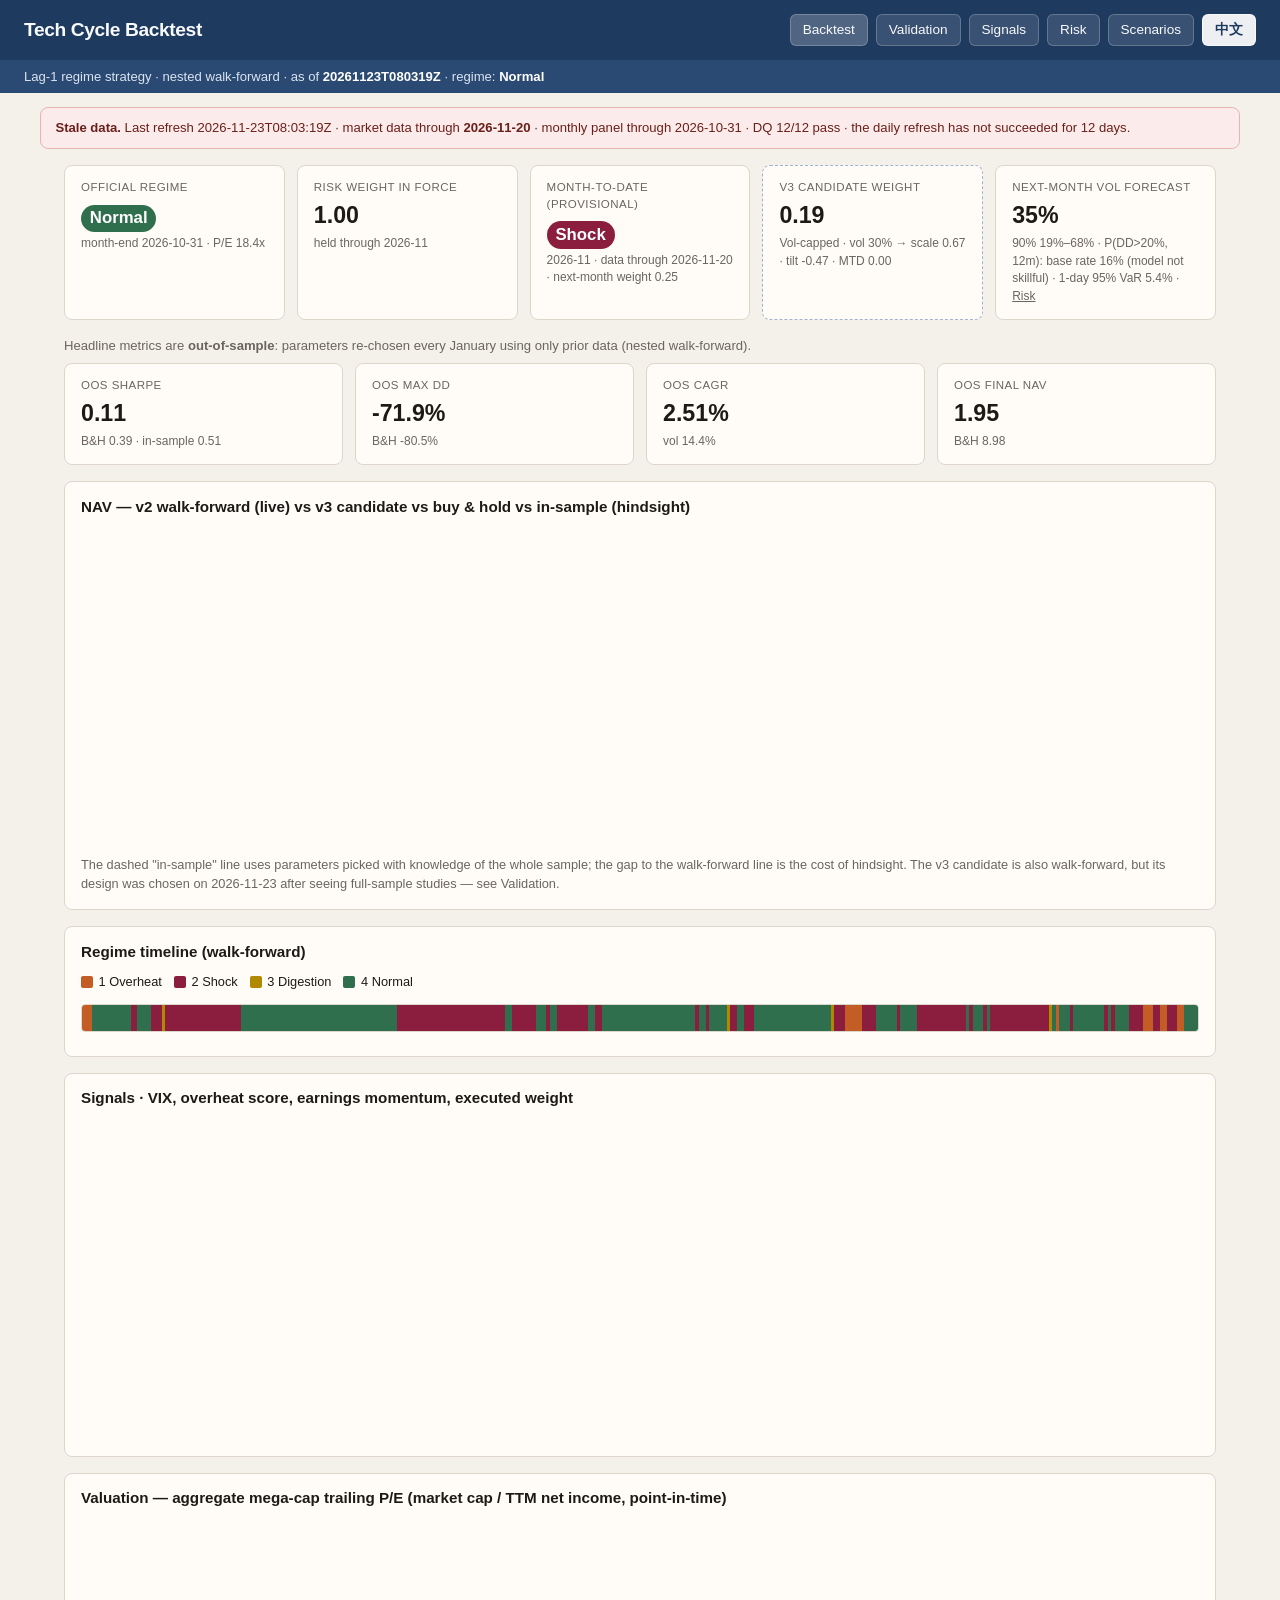
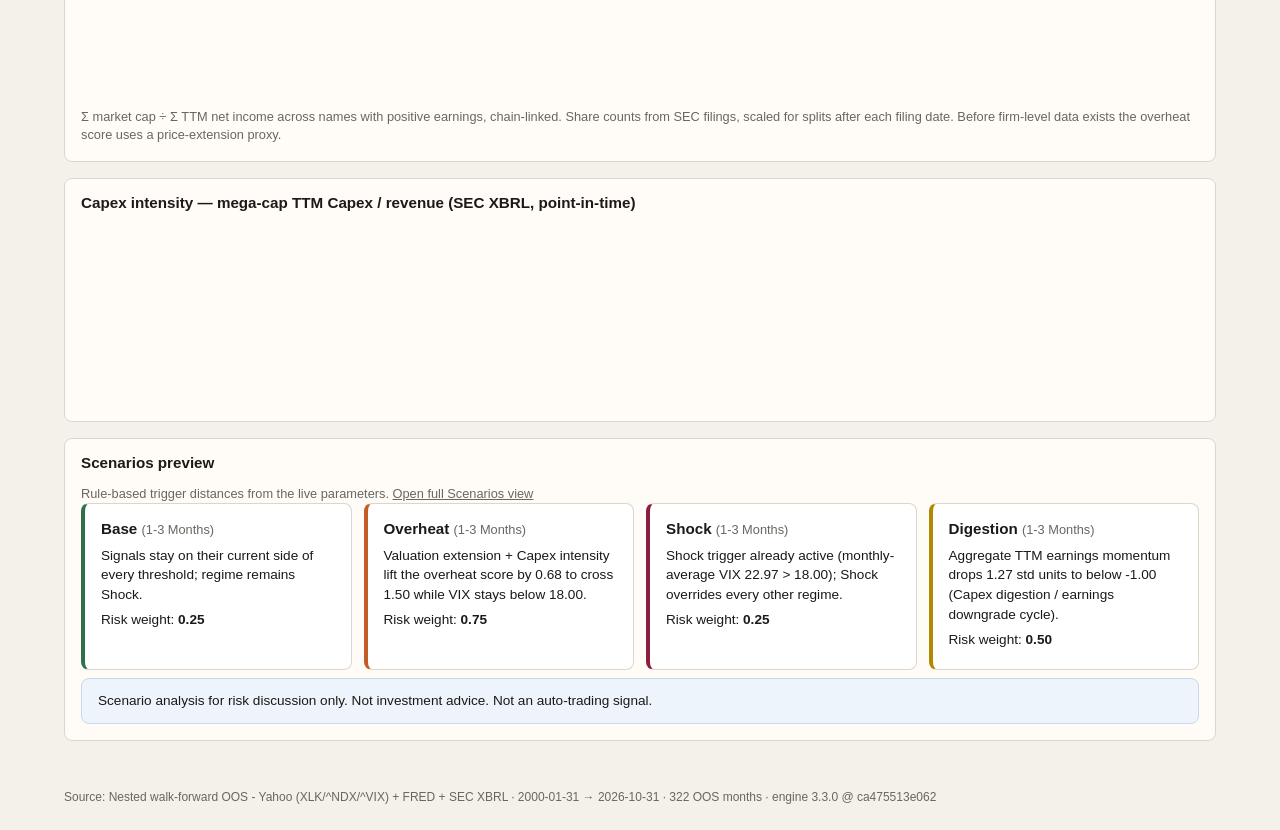
==== commit cddb1ddb: "Add daily plain-language risk light (en / zh-TW) - engine/tcd/light.py: green / yellow / red from wh" ====
--- a/index.html
+++ b/index.html
@@ -22,6 +22,14 @@
   <div class="banner" id="banner" data-i18n="common.loadingStatus">Loading data status…</div>
 
   <main>
+    <section class="light" id="light" hidden>
+      <div class="light-head"><span class="light-dot" aria-hidden="true"></span><div>
+        <div class="light-kicker" data-i18n="light.h2">Today's risk light</div>
+        <h2 id="light-title">—</h2></div></div>
+      <ul id="light-points"></ul>
+      <p class="light-foot" id="light-foot"></p>
+    </section>
+
     <section class="metrics posture">
       <div class="card"><div class="label" data-i18n="index.card.regime">Official regime</div><div class="value" id="p-regime">—</div><div class="sub" id="p-regime-sub">—</div></div>
       <div class="card"><div class="label" data-i18n="index.card.weight">Risk weight in force</div><div class="value" id="p-weight">—</div><div class="sub" id="p-weight-sub">—</div></div>
--- a/css/app.css
+++ b/css/app.css
@@ -314,3 +314,19 @@
 .lang-switch:hover { background: #fff; }
 @media (max-width: 640px) { .lang-switch { padding: 0.3rem 0.55rem; font-size: 0.8rem; } }
 html[lang="zh-TW"] body { font-family: "IBM Plex Sans", "Noto Sans TC", "PingFang TC", "Microsoft JhengHei", "Segoe UI", sans-serif; }
+#xmCrit td:nth-child(2), #xmCrit th:nth-child(2) { text-align: left; white-space: normal; }
+
+/* ---- daily risk light ---- */
+.light { background: var(--panel); border: 1px solid var(--line); border-left: 6px solid var(--muted); border-radius: 8px; padding: 0.9rem 1.1rem; margin-bottom: 1rem; }
+.light[data-level="green"] { border-left-color: #2f6f4e; background: #f1f8f3; }
+.light[data-level="yellow"] { border-left-color: #b08900; background: #fdf8e8; }
+.light[data-level="red"] { border-left-color: #8b1e3f; background: #fbf0f1; }
+.light-head { display: flex; gap: 0.75rem; align-items: center; }
+.light-dot { width: 22px; height: 22px; border-radius: 50%; flex: none; background: var(--muted); box-shadow: 0 0 0 4px rgba(0,0,0,0.05); }
+.light[data-level="green"] .light-dot { background: #2f6f4e; }
+.light[data-level="yellow"] .light-dot { background: #d4a20c; }
+.light[data-level="red"] .light-dot { background: #b3261e; }
+.light-kicker { font-size: 0.72rem; text-transform: uppercase; letter-spacing: 0.04em; color: var(--muted); }
+.light h2 { margin: 0.1rem 0 0; font-size: 1.1rem; }
+.light ul { margin: 0.65rem 0 0.4rem; padding-left: 1.2rem; font-size: 0.92rem; line-height: 1.6; }
+.light-foot { margin: 0.3rem 0 0; font-size: 0.78rem; color: var(--muted); overflow-wrap: anywhere; }
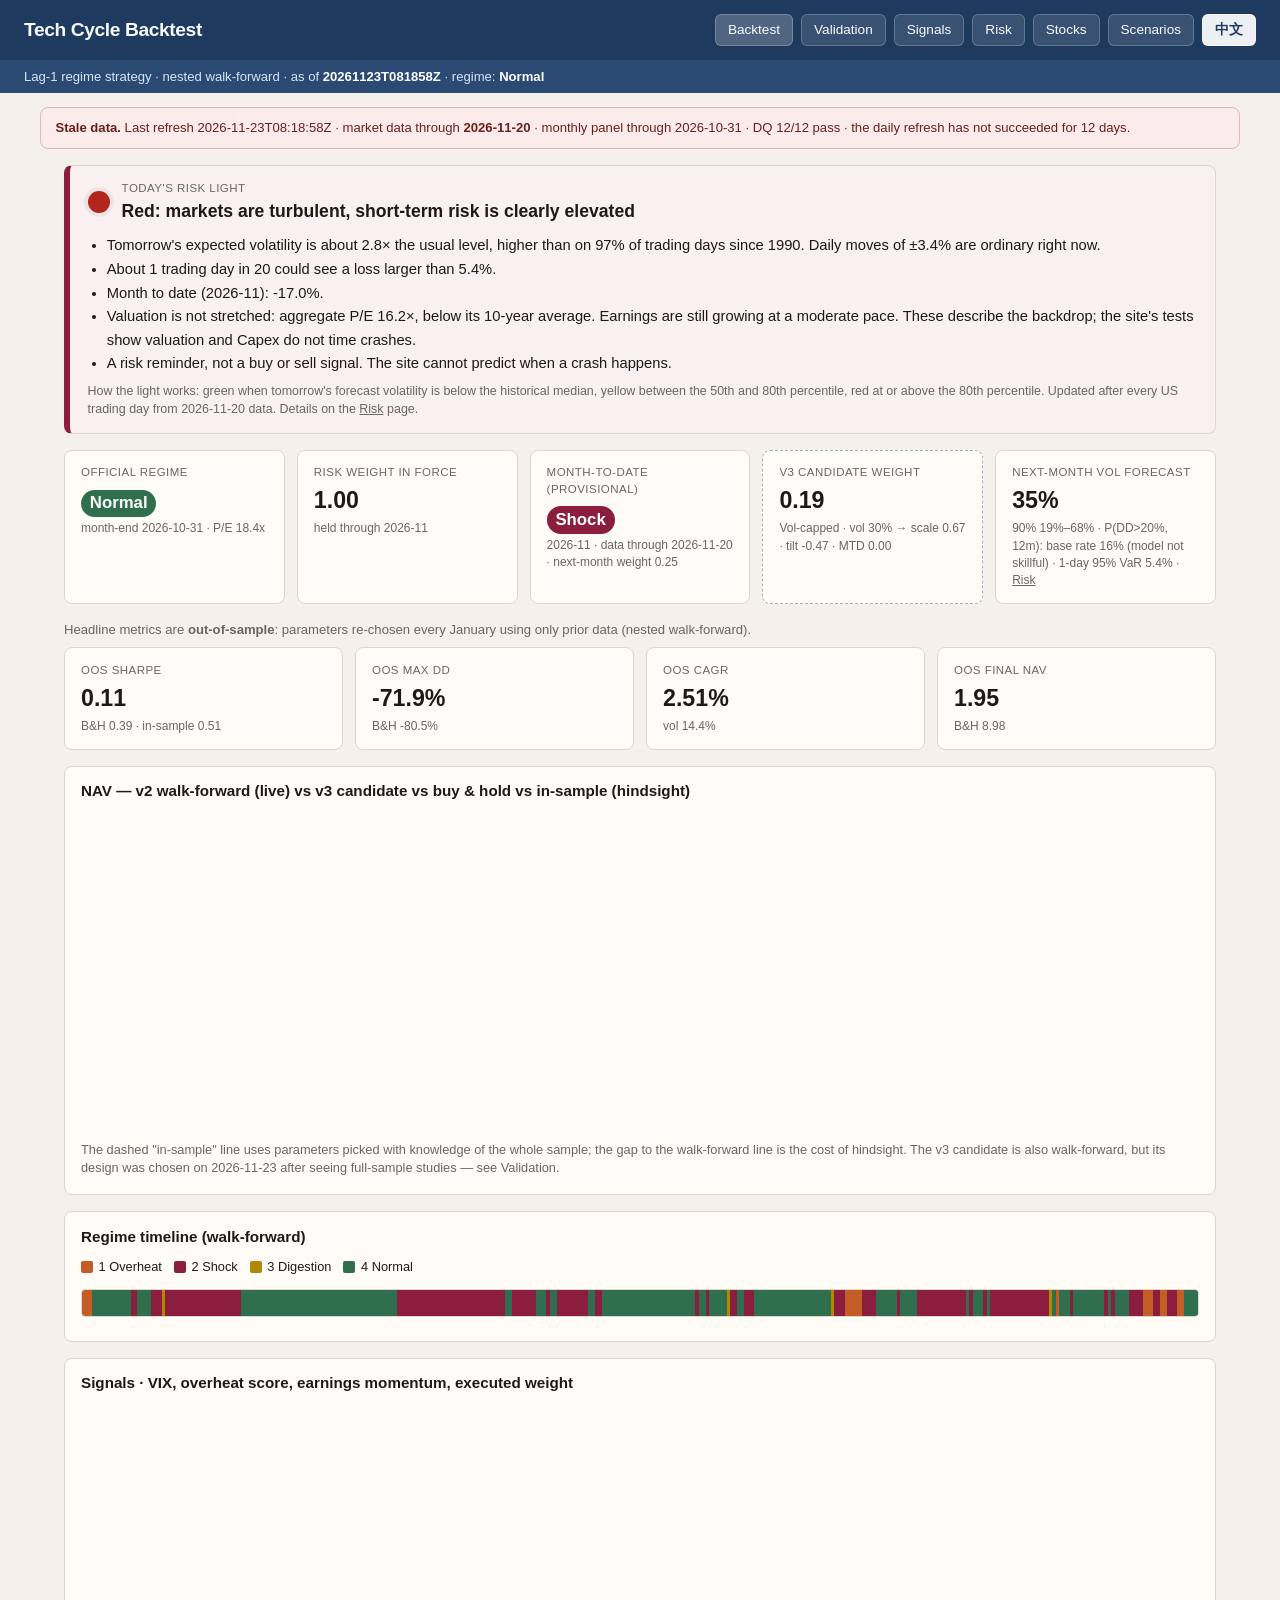
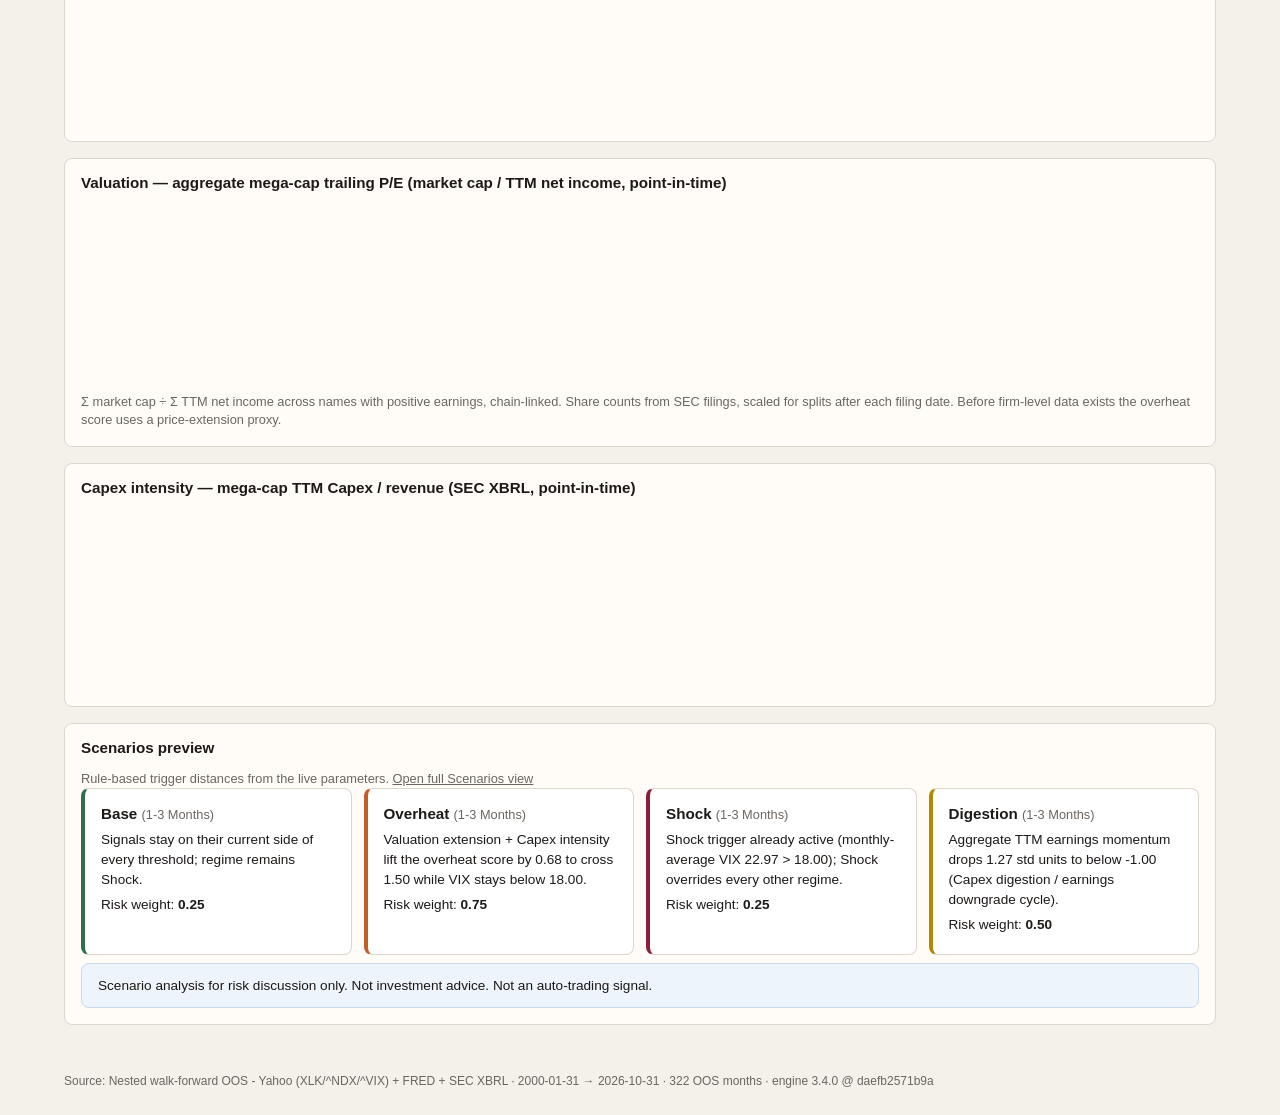
==== commit 9f835849: "Add per-stock risk monitoring: US mega caps + Taiwan AI supply chain - engine/watchlist.json: 10 US " ====
--- a/index.html
+++ b/index.html
@@ -15,6 +15,7 @@
       <a href="validation.html" data-i18n="nav.validation">Validation</a>
       <a href="signals.html" data-i18n="nav.signals">Signals</a>
       <a href="risk.html" data-i18n="nav.risk">Risk</a>
+      <a href="stocks.html" data-i18n="nav.stocks">Stocks</a>
       <a href="scenarios.html" data-i18n="nav.scenarios">Scenarios</a>
     </nav>
   </header>
--- a/css/app.css
+++ b/css/app.css
@@ -330,3 +330,15 @@
 .light h2 { margin: 0.1rem 0 0; font-size: 1.1rem; }
 .light ul { margin: 0.65rem 0 0.4rem; padding-left: 1.2rem; font-size: 0.92rem; line-height: 1.6; }
 .light-foot { margin: 0.3rem 0 0; font-size: 0.78rem; color: var(--muted); overflow-wrap: anywhere; }
+
+/* ---- stocks page ---- */
+.picker-row { display: flex; flex-wrap: wrap; gap: 0.75rem; align-items: center; margin: 0 0 0.75rem; }
+.stock-table tbody tr { cursor: pointer; }
+.stock-table tbody tr:hover { background: #f6f1e8; }
+.stock-table tbody tr.sel { background: #eef4fb; }
+.stock-table tbody tr:focus { outline: 2px solid var(--nav); outline-offset: -2px; }
+.mini-dot { display: inline-block; width: 10px; height: 10px; border-radius: 50%; margin-right: 0.3rem; vertical-align: -1px; }
+.mini-dot.green { background: #2f6f4e; }
+.mini-dot.yellow { background: #d4a20c; }
+.mini-dot.red { background: #b3261e; }
+.stock-detail .chart-wrap { margin-top: 0.5rem; }
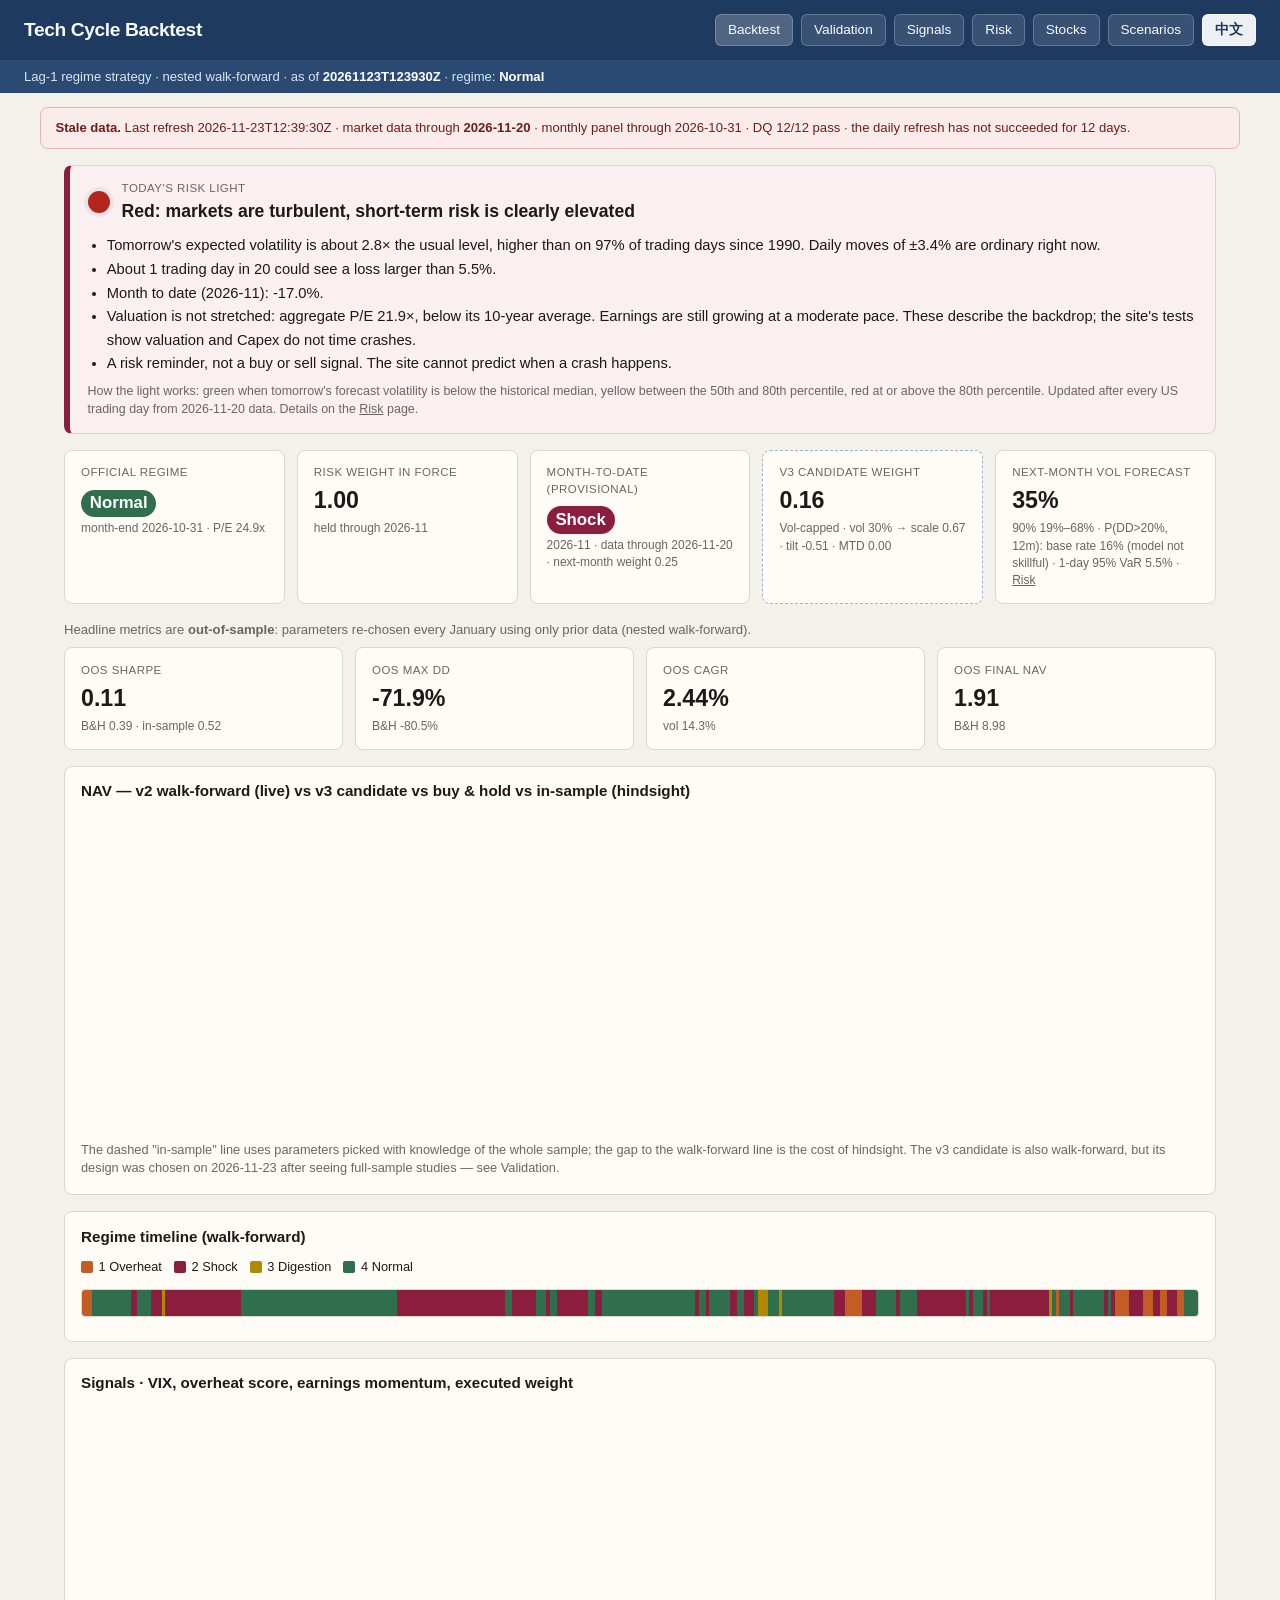
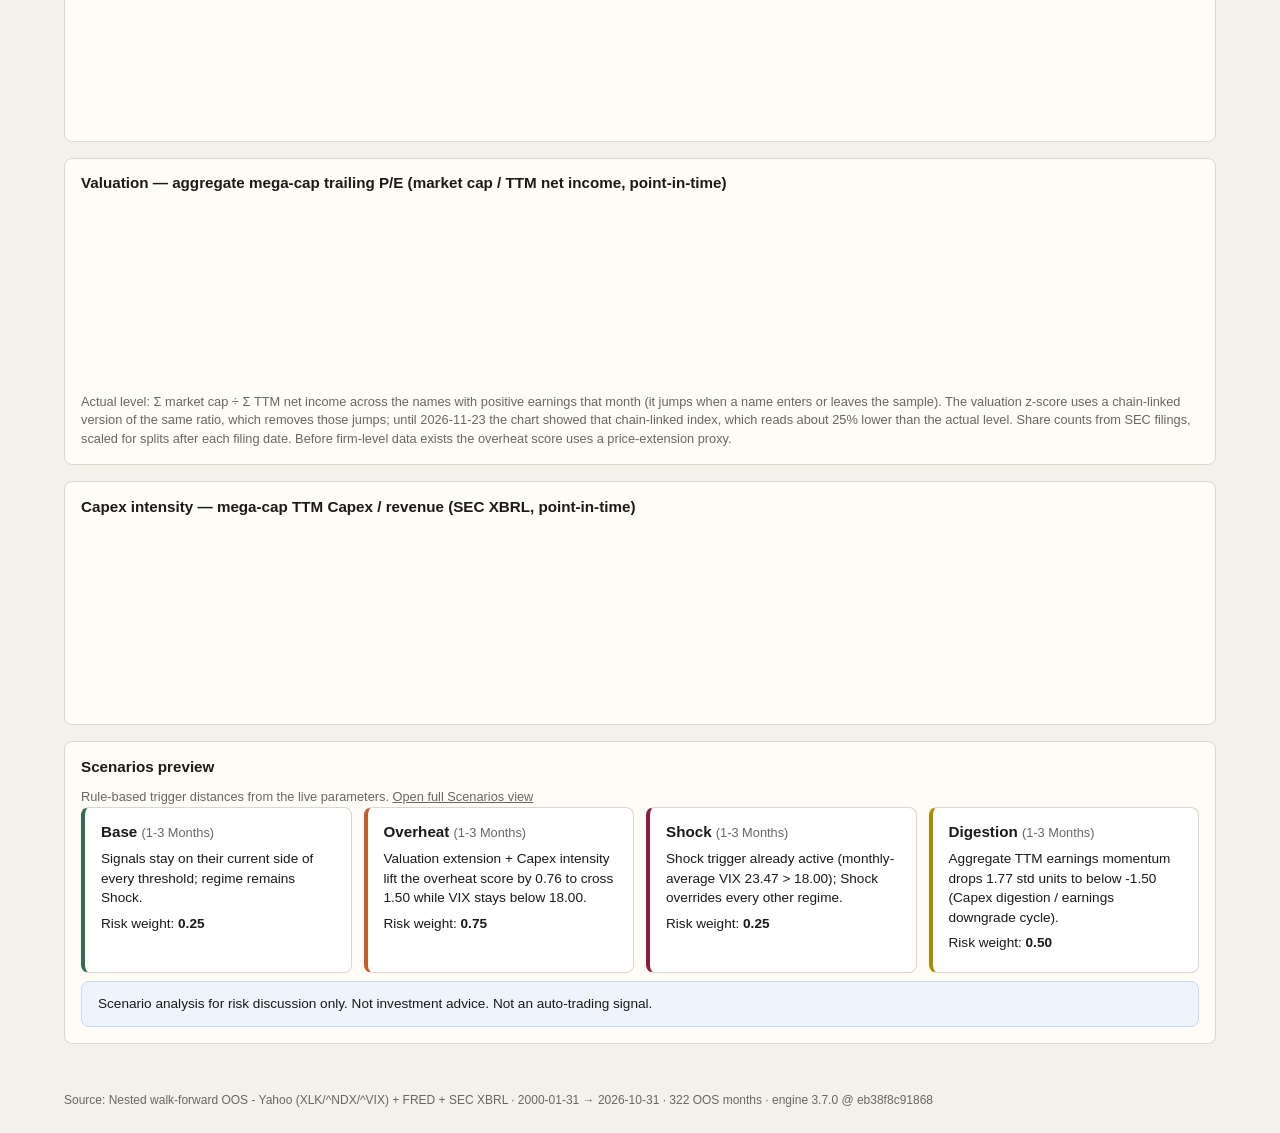
==== commit fca77f96: "Fix minor review findings (review round 4) - Sortino: standard downside deviation over all months. -" ====
--- a/index.html
+++ b/index.html
@@ -2,6 +2,7 @@
 <html lang="en">
 <head>
   <meta charset="utf-8" />
+  <meta http-equiv="Content-Security-Policy" content="default-src 'self'; script-src 'self'; style-src 'self' 'unsafe-inline'; img-src 'self' data:; connect-src 'self'; font-src 'self'; object-src 'none'; base-uri 'self'; form-action 'none'" />
   <meta name="viewport" content="width=device-width, initial-scale=1" />
   <title>Tech Cycle Backtest</title>
   <link rel="stylesheet" href="css/app.css" />
